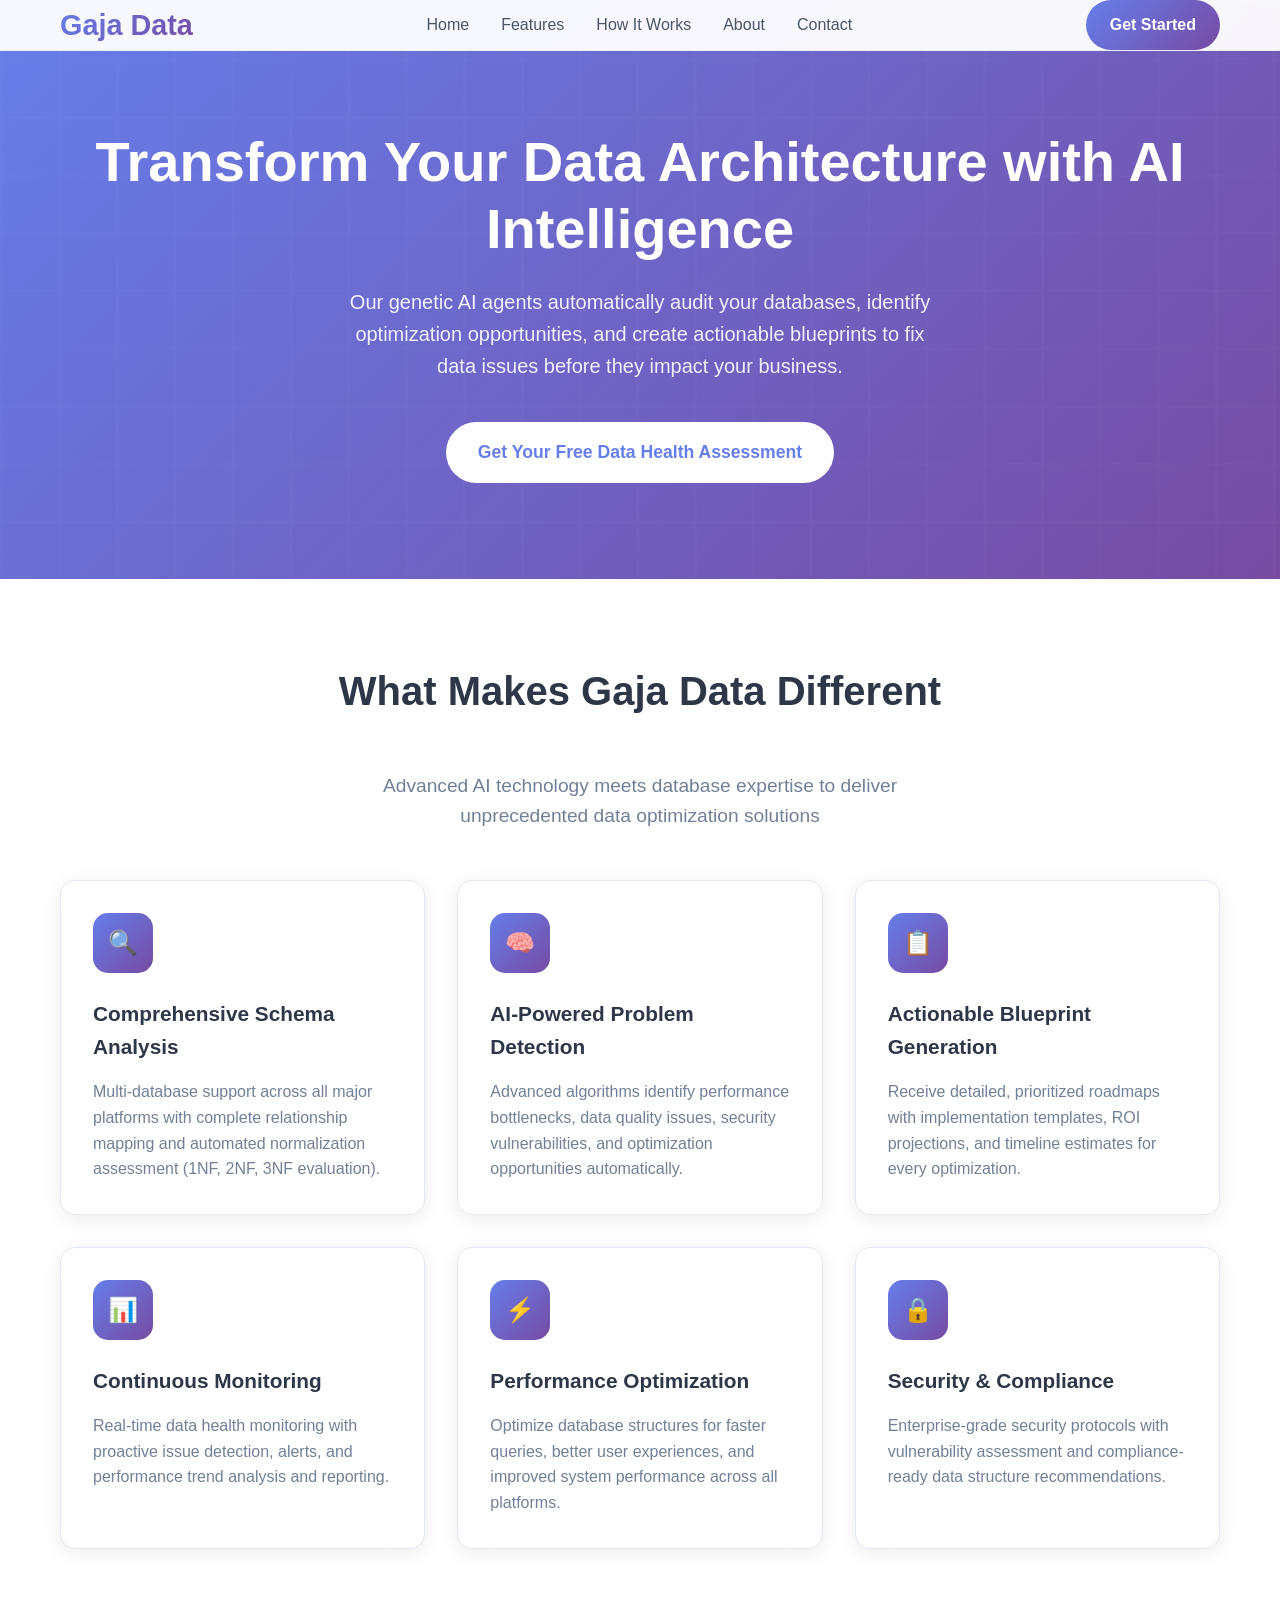
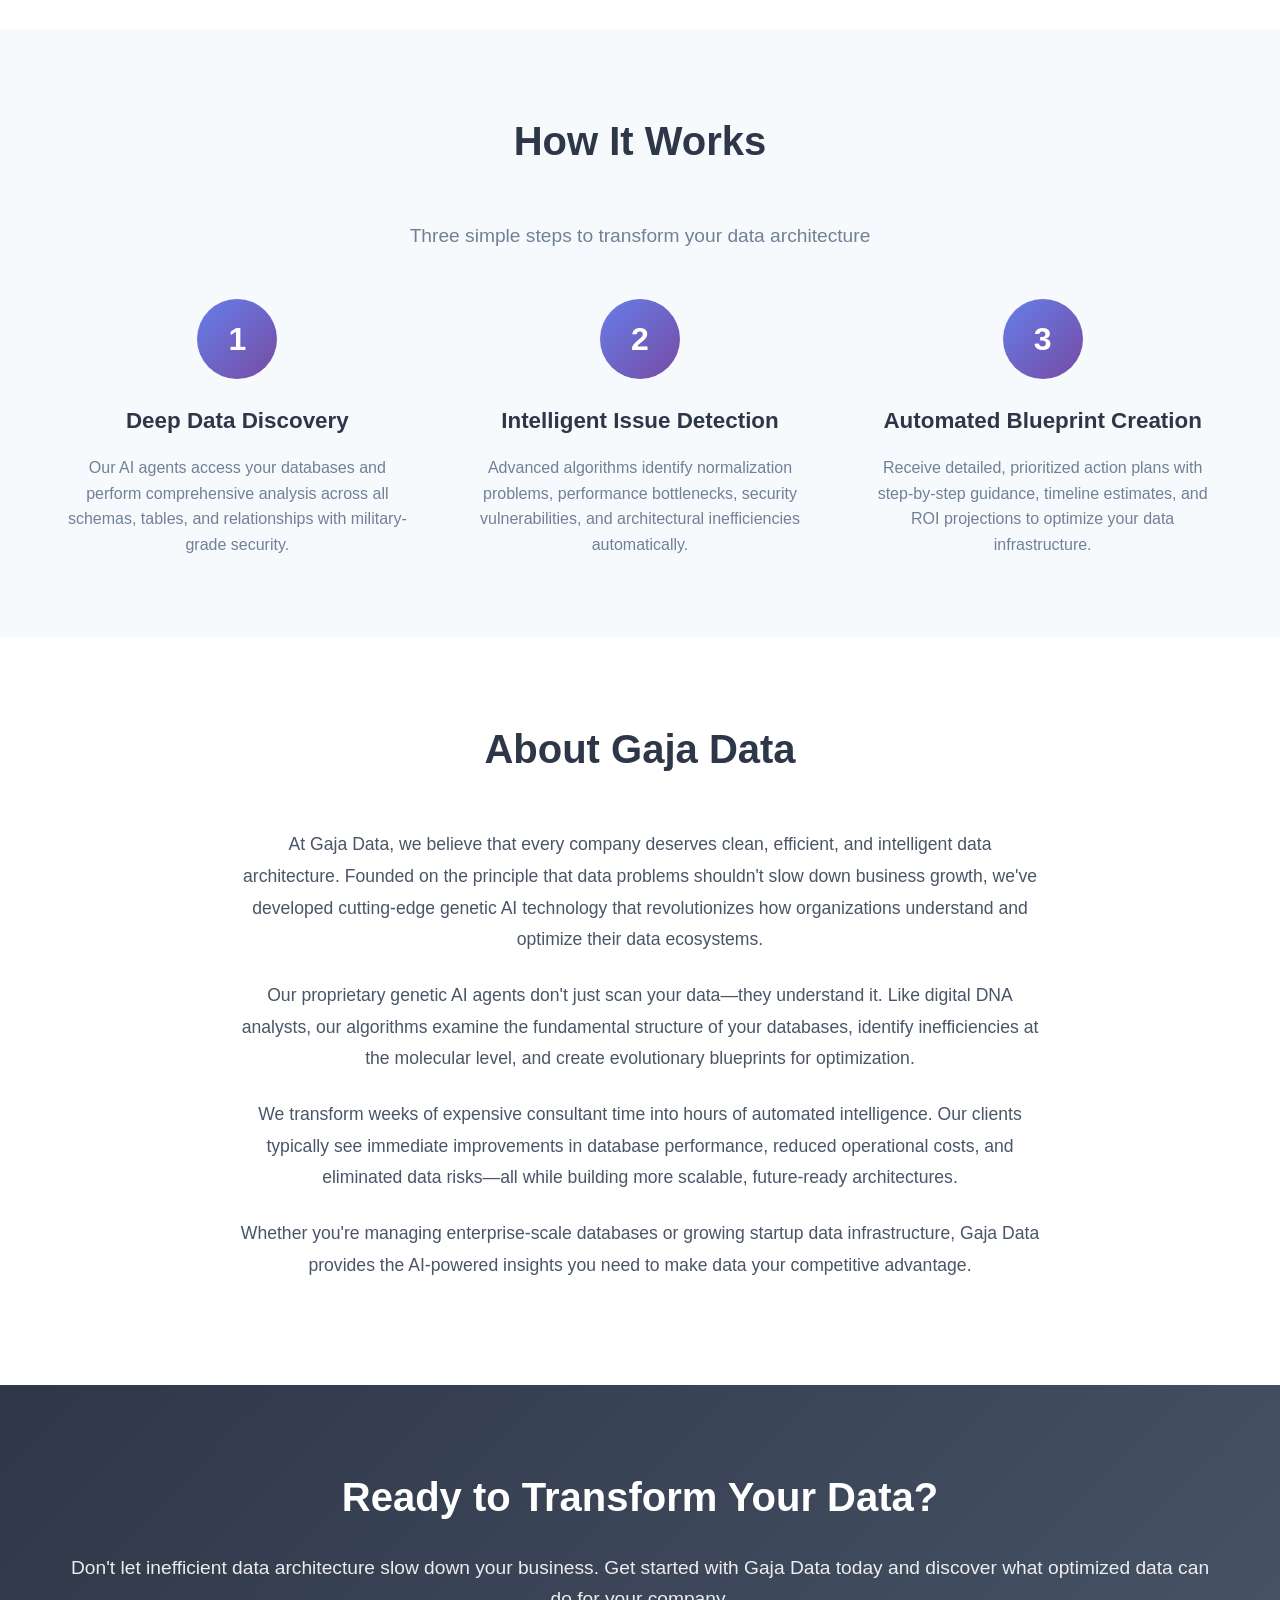
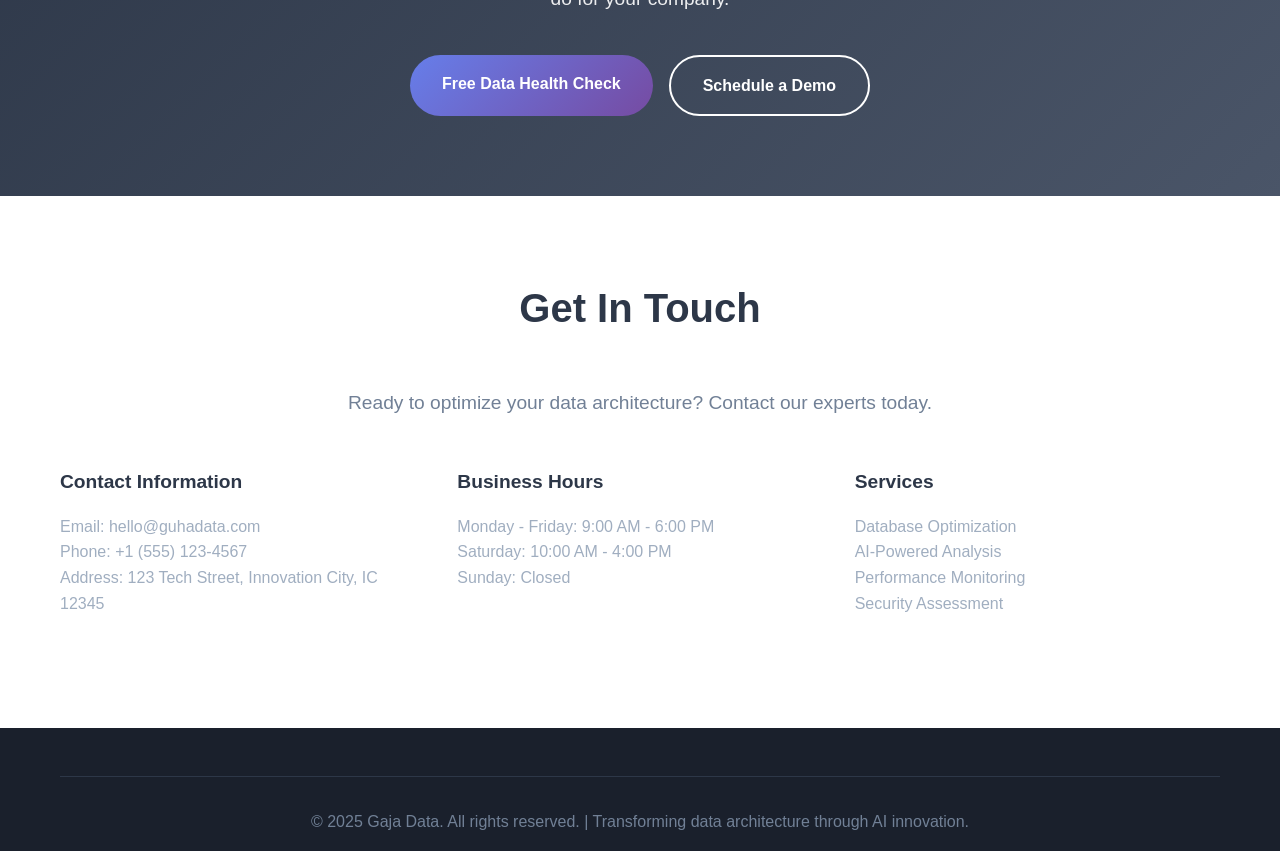
==== index.html @ 19609908 "Initial commit: Gajadata AI-Powered Database Optimization site - Added index.html from EC2 instance " ====
<!DOCTYPE html>
<html lang="en">
<head>
    <meta charset="UTF-8">
    <meta name="viewport" content="width=device-width, initial-scale=1.0">
    <title>Gaja Data - AI-Powered Database Optimization</title>
    <meta name="description" content="Transform your data architecture with AI-powered intelligence. Automated database audits, optimization blueprints, and data issue resolution.">
    
    <style>
        * {
            margin: 0;
            padding: 0;
            box-sizing: border-box;
        }

        body {
            font-family: 'Inter', -apple-system, BlinkMacSystemFont, sans-serif;
            line-height: 1.6;
            color: #2d3748;
            background: #ffffff;
        }

        .container {
            max-width: 1200px;
            margin: 0 auto;
            padding: 0 20px;
        }

        /* Header */
        header {
            background: rgba(255, 255, 255, 0.95);
            backdrop-filter: blur(10px);
            position: fixed;
            top: 0;
            width: 100%;
            z-index: 1000;
            border-bottom: 1px solid rgba(226, 232, 240, 0.5);
        }

        nav {
            display: flex;
            justify-content: space-between;
            align-items: center;
            padding: 1rem 0;
        }

        .logo {
            font-size: 1.8rem;
            font-weight: 800;
            background: linear-gradient(135deg, #667eea 0%, #764ba2 100%);
            -webkit-background-clip: text;
            -webkit-text-fill-color: transparent;
            background-clip: text;
        }

        .nav-links {
            display: flex;
            list-style: none;
            gap: 2rem;
        }

        .nav-links a {
            text-decoration: none;
            color: #4a5568;
            font-weight: 500;
            transition: color 0.3s ease;
        }

        .nav-links a:hover {
            color: #667eea;
        }

        .cta-btn {
            background: linear-gradient(135deg, #667eea 0%, #764ba2 100%);
            color: white;
            padding: 0.75rem 1.5rem;
            border-radius: 50px;
            text-decoration: none;
            font-weight: 600;
            transition: transform 0.3s ease, box-shadow 0.3s ease;
        }

        .cta-btn:hover {
            transform: translateY(-2px);
            box-shadow: 0 10px 25px rgba(102, 126, 234, 0.3);
        }

        /* Hero Section */
        .hero {
            background: linear-gradient(135deg, #667eea 0%, #764ba2 100%);
            color: white;
            padding: 8rem 0 6rem;
            text-align: center;
            position: relative;
            overflow: hidden;
        }

        .hero::before {
            content: '';
            position: absolute;
            top: 0;
            left: 0;
            right: 0;
            bottom: 0;
            background: url('data:image/svg+xml,<svg xmlns="http://www.w3.org/2000/svg" viewBox="0 0 100 100"><defs><pattern id="grid" width="10" height="10" patternUnits="userSpaceOnUse"><path d="M 10 0 L 0 0 0 10" fill="none" stroke="rgba(255,255,255,0.05)" stroke-width="1"/></pattern></defs><rect width="100" height="100" fill="url(%23grid)"/></svg>');
            opacity: 0.3;
        }

        .hero-content {
            position: relative;
            z-index: 2;
        }

        .hero h1 {
            font-size: 3.5rem;
            font-weight: 800;
            margin-bottom: 1.5rem;
            line-height: 1.2;
        }

        .hero p {
            font-size: 1.25rem;
            margin-bottom: 2.5rem;
            max-width: 600px;
            margin-left: auto;
            margin-right: auto;
            opacity: 0.9;
        }

        .hero-cta {
            background: white;
            color: #667eea;
            padding: 1rem 2rem;
            border-radius: 50px;
            text-decoration: none;
            font-weight: 700;
            font-size: 1.1rem;
            display: inline-block;
            transition: transform 0.3s ease, box-shadow 0.3s ease;
        }

        .hero-cta:hover {
            transform: translateY(-3px);
            box-shadow: 0 15px 35px rgba(0, 0, 0, 0.2);
        }

        /* Section Styles */
        .section {
            padding: 5rem 0;
        }

        .section-alt {
            background: #f7fafc;
        }

        .section-title {
            font-size: 2.5rem;
            font-weight: 700;
            text-align: center;
            margin-bottom: 3rem;
            color: #2d3748;
        }

        .section-subtitle {
            font-size: 1.2rem;
            text-align: center;
            max-width: 600px;
            margin: 0 auto 3rem;
            color: #718096;
        }

        /* Features Grid */
        .features-grid {
            display: grid;
            grid-template-columns: repeat(auto-fit, minmax(300px, 1fr));
            gap: 2rem;
            margin-top: 3rem;
        }

        .feature-card {
            background: white;
            padding: 2rem;
            border-radius: 15px;
            box-shadow: 0 4px 20px rgba(0, 0, 0, 0.08);
            transition: transform 0.3s ease, box-shadow 0.3s ease;
            border: 1px solid #e2e8f0;
        }

        .feature-card:hover {
            transform: translateY(-5px);
            box-shadow: 0 10px 40px rgba(0, 0, 0, 0.12);
        }

        .feature-icon {
            width: 60px;
            height: 60px;
            background: linear-gradient(135deg, #667eea, #764ba2);
            border-radius: 15px;
            display: flex;
            align-items: center;
            justify-content: center;
            margin-bottom: 1.5rem;
            font-size: 1.5rem;
            color: white;
        }

        .feature-card h3 {
            font-size: 1.3rem;
            font-weight: 600;
            margin-bottom: 1rem;
            color: #2d3748;
        }

        .feature-card p {
            color: #718096;
            line-height: 1.6;
        }

        /* How It Works */
        .steps {
            display: grid;
            grid-template-columns: repeat(auto-fit, minmax(250px, 1fr));
            gap: 3rem;
            margin-top: 3rem;
        }

        .step {
            text-align: center;
            position: relative;
        }

        .step-number {
            width: 80px;
            height: 80px;
            background: linear-gradient(135deg, #667eea, #764ba2);
            color: white;
            border-radius: 50%;
            display: flex;
            align-items: center;
            justify-content: center;
            font-size: 2rem;
            font-weight: 700;
            margin: 0 auto 1.5rem;
        }

        .step h3 {
            font-size: 1.4rem;
            font-weight: 600;
            margin-bottom: 1rem;
            color: #2d3748;
        }

        .step p {
            color: #718096;
            line-height: 1.6;
        }

        /* About Section */
        .about-content {
            max-width: 800px;
            margin: 0 auto;
            text-align: center;
        }

        .about-content p {
            font-size: 1.1rem;
            line-height: 1.8;
            margin-bottom: 1.5rem;
            color: #4a5568;
        }

        /* CTA Section */
        .cta-section {
            background: linear-gradient(135deg, #2d3748 0%, #4a5568 100%);
            color: white;
            text-align: center;
            padding: 5rem 0;
        }

        .cta-section h2 {
            font-size: 2.5rem;
            font-weight: 700;
            margin-bottom: 1.5rem;
        }

        .cta-section p {
            font-size: 1.2rem;
            margin-bottom: 2.5rem;
            opacity: 0.9;
        }

        .cta-buttons {
            display: flex;
            gap: 1rem;
            justify-content: center;
            flex-wrap: wrap;
        }

        .btn-primary {
            background: linear-gradient(135deg, #667eea, #764ba2);
            color: white;
            padding: 1rem 2rem;
            border-radius: 50px;
            text-decoration: none;
            font-weight: 600;
            transition: transform 0.3s ease;
        }

        .btn-secondary {
            background: transparent;
            color: white;
            padding: 1rem 2rem;
            border: 2px solid white;
            border-radius: 50px;
            text-decoration: none;
            font-weight: 600;
            transition: all 0.3s ease;
        }

        .btn-secondary:hover {
            background: white;
            color: #2d3748;
        }

        /* Footer */
        footer {
            background: #1a202c;
            color: white;
            padding: 3rem 0 1rem;
        }

        .footer-content {
            display: grid;
            grid-template-columns: repeat(auto-fit, minmax(250px, 1fr));
            gap: 2rem;
            margin-bottom: 2rem;
        }

        .footer-section h3 {
            font-size: 1.2rem;
            font-weight: 600;
            margin-bottom: 1rem;
        }

        .footer-section p, .footer-section a {
            color: #a0aec0;
            text-decoration: none;
            line-height: 1.6;
        }

        .footer-section a:hover {
            color: #667eea;
        }

        .footer-bottom {
            text-align: center;
            padding-top: 2rem;
            border-top: 1px solid #2d3748;
            color: #718096;
        }

        /* Mobile Responsive */
        @media (max-width: 768px) {
            .nav-links {
                display: none;
            }

            .hero h1 {
                font-size: 2.5rem;
            }

            .hero p {
                font-size: 1.1rem;
            }

            .section-title {
                font-size: 2rem;
            }

            .cta-buttons {
                flex-direction: column;
                align-items: center;
            }
        }

        /* Animations */
        @keyframes slideInUp {
            from {
                opacity: 0;
                transform: translateY(30px);
            }
            to {
                opacity: 1;
                transform: translateY(0);
            }
        }

        .animate {
            animation: slideInUp 0.6s ease-out;
        }
    </style>
</head>
<body>
    <!-- Header -->
    <header>
        <nav class="container">
            <div class="logo">Gaja Data</div>
            <ul class="nav-links">
                <li><a href="#home">Home</a></li>
                <li><a href="#features">Features</a></li>
                <li><a href="#how-it-works">How It Works</a></li>
                <li><a href="#about">About</a></li>
                <li><a href="#contact">Contact</a></li>
            </ul>
            <a href="#contact" class="cta-btn">Get Started</a>
        </nav>
    </header>

    <!-- Hero Section -->
    <section id="home" class="hero">
        <div class="container">
            <div class="hero-content animate">
                <h1>Transform Your Data Architecture with AI Intelligence</h1>
                <p>Our genetic AI agents automatically audit your databases, identify optimization opportunities, and create actionable blueprints to fix data issues before they impact your business.</p>
                <a href="#contact" class="hero-cta">Get Your Free Data Health Assessment</a>
            </div>
        </div>
    </section>

    <!-- Features Section -->
    <section id="features" class="section">
        <div class="container">
            <h2 class="section-title">What Makes Gaja Data Different</h2>
            <p class="section-subtitle">Advanced AI technology meets database expertise to deliver unprecedented data optimization solutions</p>
            
            <div class="features-grid">
                <div class="feature-card">
                    <div class="feature-icon">🔍</div>
                    <h3>Comprehensive Schema Analysis</h3>
                    <p>Multi-database support across all major platforms with complete relationship mapping and automated normalization assessment (1NF, 2NF, 3NF evaluation).</p>
                </div>
                
                <div class="feature-card">
                    <div class="feature-icon">🧠</div>
                    <h3>AI-Powered Problem Detection</h3>
                    <p>Advanced algorithms identify performance bottlenecks, data quality issues, security vulnerabilities, and optimization opportunities automatically.</p>
                </div>
                
                <div class="feature-card">
                    <div class="feature-icon">📋</div>
                    <h3>Actionable Blueprint Generation</h3>
                    <p>Receive detailed, prioritized roadmaps with implementation templates, ROI projections, and timeline estimates for every optimization.</p>
                </div>
                
                <div class="feature-card">
                    <div class="feature-icon">📊</div>
                    <h3>Continuous Monitoring</h3>
                    <p>Real-time data health monitoring with proactive issue detection, alerts, and performance trend analysis and reporting.</p>
                </div>
                
                <div class="feature-card">
                    <div class="feature-icon">⚡</div>
                    <h3>Performance Optimization</h3>
                    <p>Optimize database structures for faster queries, better user experiences, and improved system performance across all platforms.</p>
                </div>
                
                <div class="feature-card">
                    <div class="feature-icon">🔒</div>
                    <h3>Security & Compliance</h3>
                    <p>Enterprise-grade security protocols with vulnerability assessment and compliance-ready data structure recommendations.</p>
                </div>
            </div>
        </div>
    </section>

    <!-- How It Works Section -->
    <section id="how-it-works" class="section section-alt">
        <div class="container">
            <h2 class="section-title">How It Works</h2>
            <p class="section-subtitle">Three simple steps to transform your data architecture</p>
            
            <div class="steps">
                <div class="step">
                    <div class="step-number">1</div>
                    <h3>Deep Data Discovery</h3>
                    <p>Our AI agents access your databases and perform comprehensive analysis across all schemas, tables, and relationships with military-grade security.</p>
                </div>
                
                <div class="step">
                    <div class="step-number">2</div>
                    <h3>Intelligent Issue Detection</h3>
                    <p>Advanced algorithms identify normalization problems, performance bottlenecks, security vulnerabilities, and architectural inefficiencies automatically.</p>
                </div>
                
                <div class="step">
                    <div class="step-number">3</div>
                    <h3>Automated Blueprint Creation</h3>
                    <p>Receive detailed, prioritized action plans with step-by-step guidance, timeline estimates, and ROI projections to optimize your data infrastructure.</p>
                </div>
            </div>
        </div>
    </section>

    <!-- About Section -->
    <section id="about" class="section">
        <div class="container">
            <h2 class="section-title">About Gaja Data</h2>
            <div class="about-content">
                <p>At Gaja Data, we believe that every company deserves clean, efficient, and intelligent data architecture. Founded on the principle that data problems shouldn't slow down business growth, we've developed cutting-edge genetic AI technology that revolutionizes how organizations understand and optimize their data ecosystems.</p>
                
                <p>Our proprietary genetic AI agents don't just scan your data—they understand it. Like digital DNA analysts, our algorithms examine the fundamental structure of your databases, identify inefficiencies at the molecular level, and create evolutionary blueprints for optimization.</p>
                
                <p>We transform weeks of expensive consultant time into hours of automated intelligence. Our clients typically see immediate improvements in database performance, reduced operational costs, and eliminated data risks—all while building more scalable, future-ready architectures.</p>
                
                <p>Whether you're managing enterprise-scale databases or growing startup data infrastructure, Gaja Data provides the AI-powered insights you need to make data your competitive advantage.</p>
            </div>
        </div>
    </section>

    <!-- CTA Section -->
    <section class="cta-section">
        <div class="container">
            <h2>Ready to Transform Your Data?</h2>
            <p>Don't let inefficient data architecture slow down your business. Get started with Gaja Data today and discover what optimized data can do for your company.</p>
            
            <div class="cta-buttons">
                <a href="#contact" class="btn-primary">Free Data Health Check</a>
                <a href="#contact" class="btn-secondary">Schedule a Demo</a>
            </div>
        </div>
    </section>

    <!-- Contact Section -->
    <section id="contact" class="section">
        <div class="container">
            <h2 class="section-title">Get In Touch</h2>
            <p class="section-subtitle">Ready to optimize your data architecture? Contact our experts today.</p>
            
            <div class="footer-content">
                <div class="footer-section">
                    <h3>Contact Information</h3>
                    <p>Email: hello@guhadata.com</p>
                    <p>Phone: +1 (555) 123-4567</p>
                    <p>Address: 123 Tech Street, Innovation City, IC 12345</p>
                </div>
                
                <div class="footer-section">
                    <h3>Business Hours</h3>
                    <p>Monday - Friday: 9:00 AM - 6:00 PM</p>
                    <p>Saturday: 10:00 AM - 4:00 PM</p>
                    <p>Sunday: Closed</p>
                </div>
                
                <div class="footer-section">
                    <h3>Services</h3>
                    <p>Database Optimization</p>
                    <p>AI-Powered Analysis</p>
                    <p>Performance Monitoring</p>
                    <p>Security Assessment</p>
                </div>
            </div>
        </div>
    </section>

    <!-- Footer -->
    <footer>
        <div class="container">
            <div class="footer-bottom">
                <p>&copy; 2025 Gaja Data. All rights reserved. | Transforming data architecture through AI innovation.</p>
            </div>
        </div>
    </footer>

    <script>
        // Smooth scrolling for navigation links
        document.querySelectorAll('a[href^="#"]').forEach(anchor => {
            anchor.addEventListener('click', function (e) {
                e.preventDefault();
                const target = document.querySelector(this.getAttribute('href'));
                if (target) {
                    target.scrollIntoView({
                        behavior: 'smooth',
                        block: 'start'
                    });
                }
            });
        });

        // Header background on scroll
        window.addEventListener('scroll', function() {
            const header = document.querySelector('header');
            if (window.scrollY > 100) {
                header.style.background = 'rgba(255, 255, 255, 0.98)';
                header.style.boxShadow = '0 2px 20px rgba(0, 0, 0, 0.1)';
            } else {
                header.style.background = 'rgba(255, 255, 255, 0.95)';
                header.style.boxShadow = 'none';
            }
        });

        // Animate elements on scroll
        const observerOptions = {
            threshold: 0.1,
            rootMargin: '0px 0px -50px 0px'
        };

        const observer = new IntersectionObserver(function(entries) {
            entries.forEach(entry => {
                if (entry.isIntersecting) {
                    entry.target.classList.add('animate');
                }
            });
        }, observerOptions);

        // Observe all feature cards and steps
        document.querySelectorAll('.feature-card, .step').forEach(el => {
            observer.observe(el);
        });
    </script>
</body>
</html>
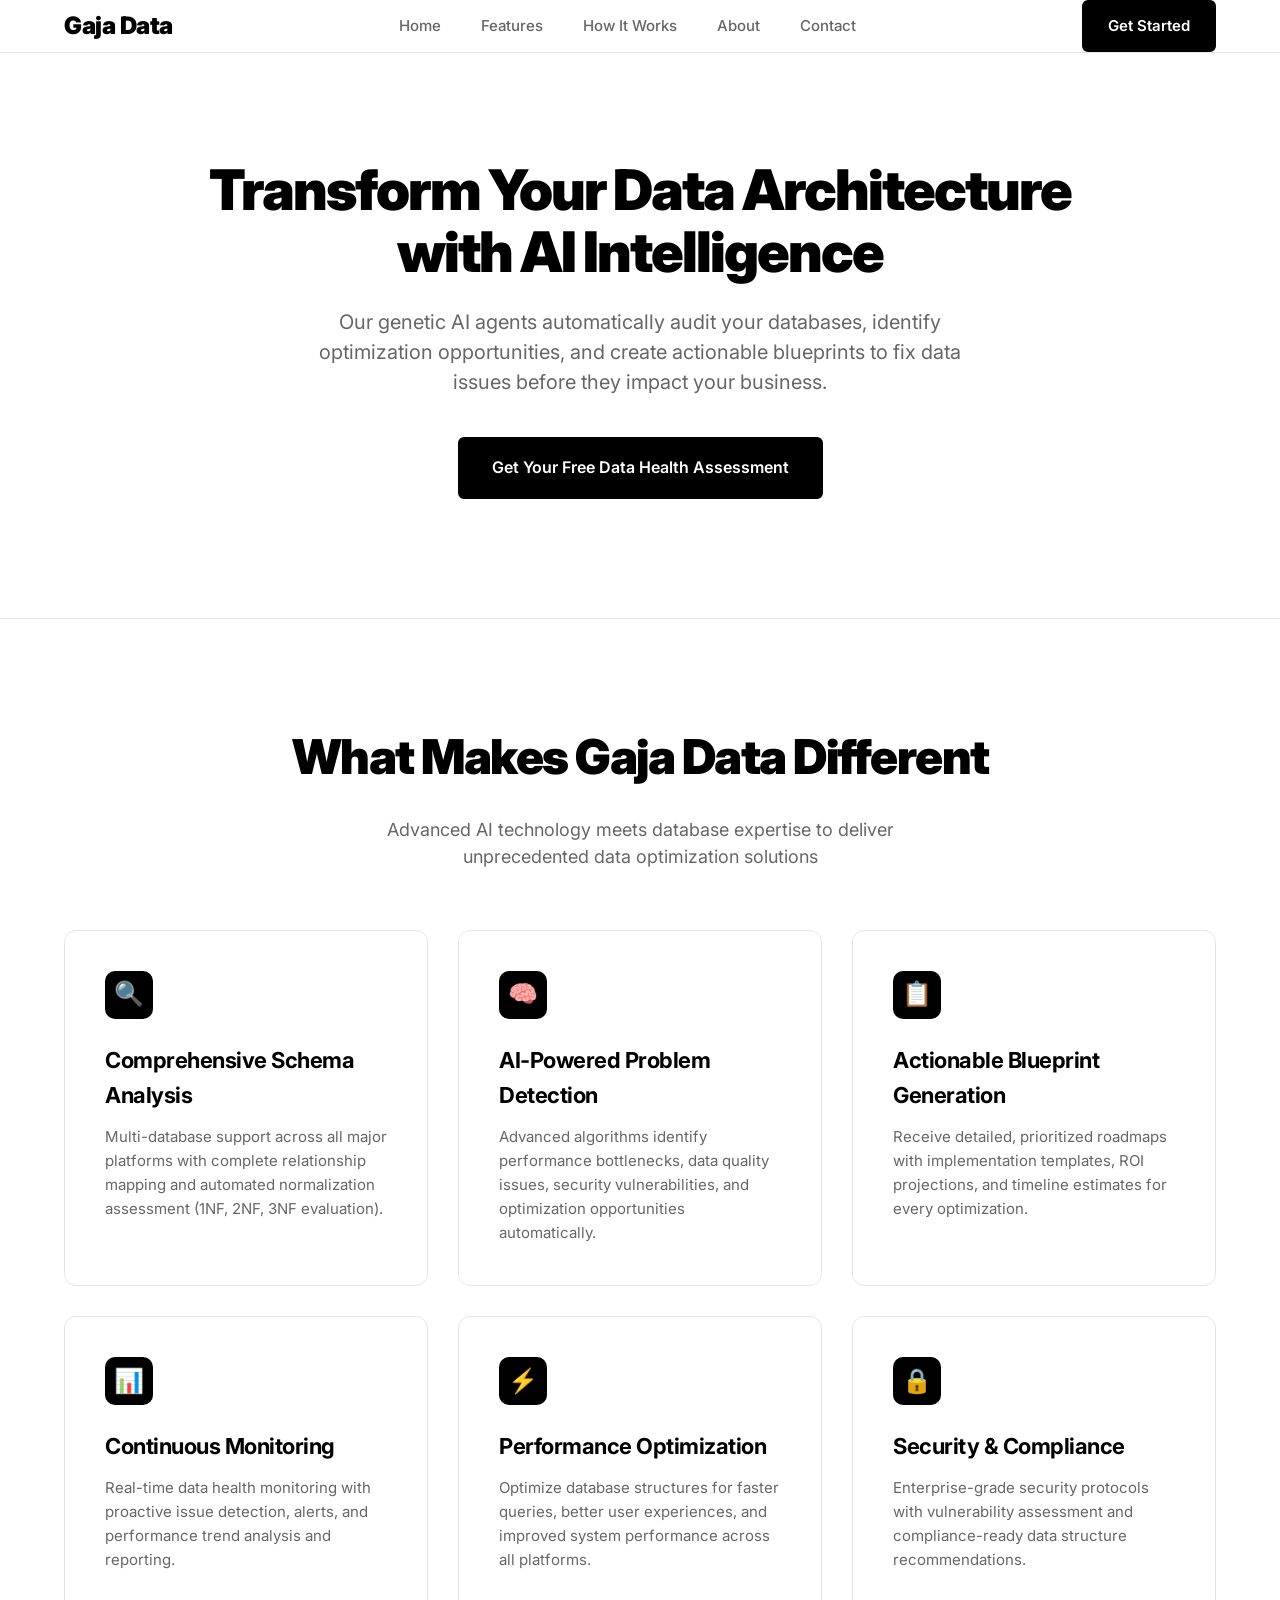
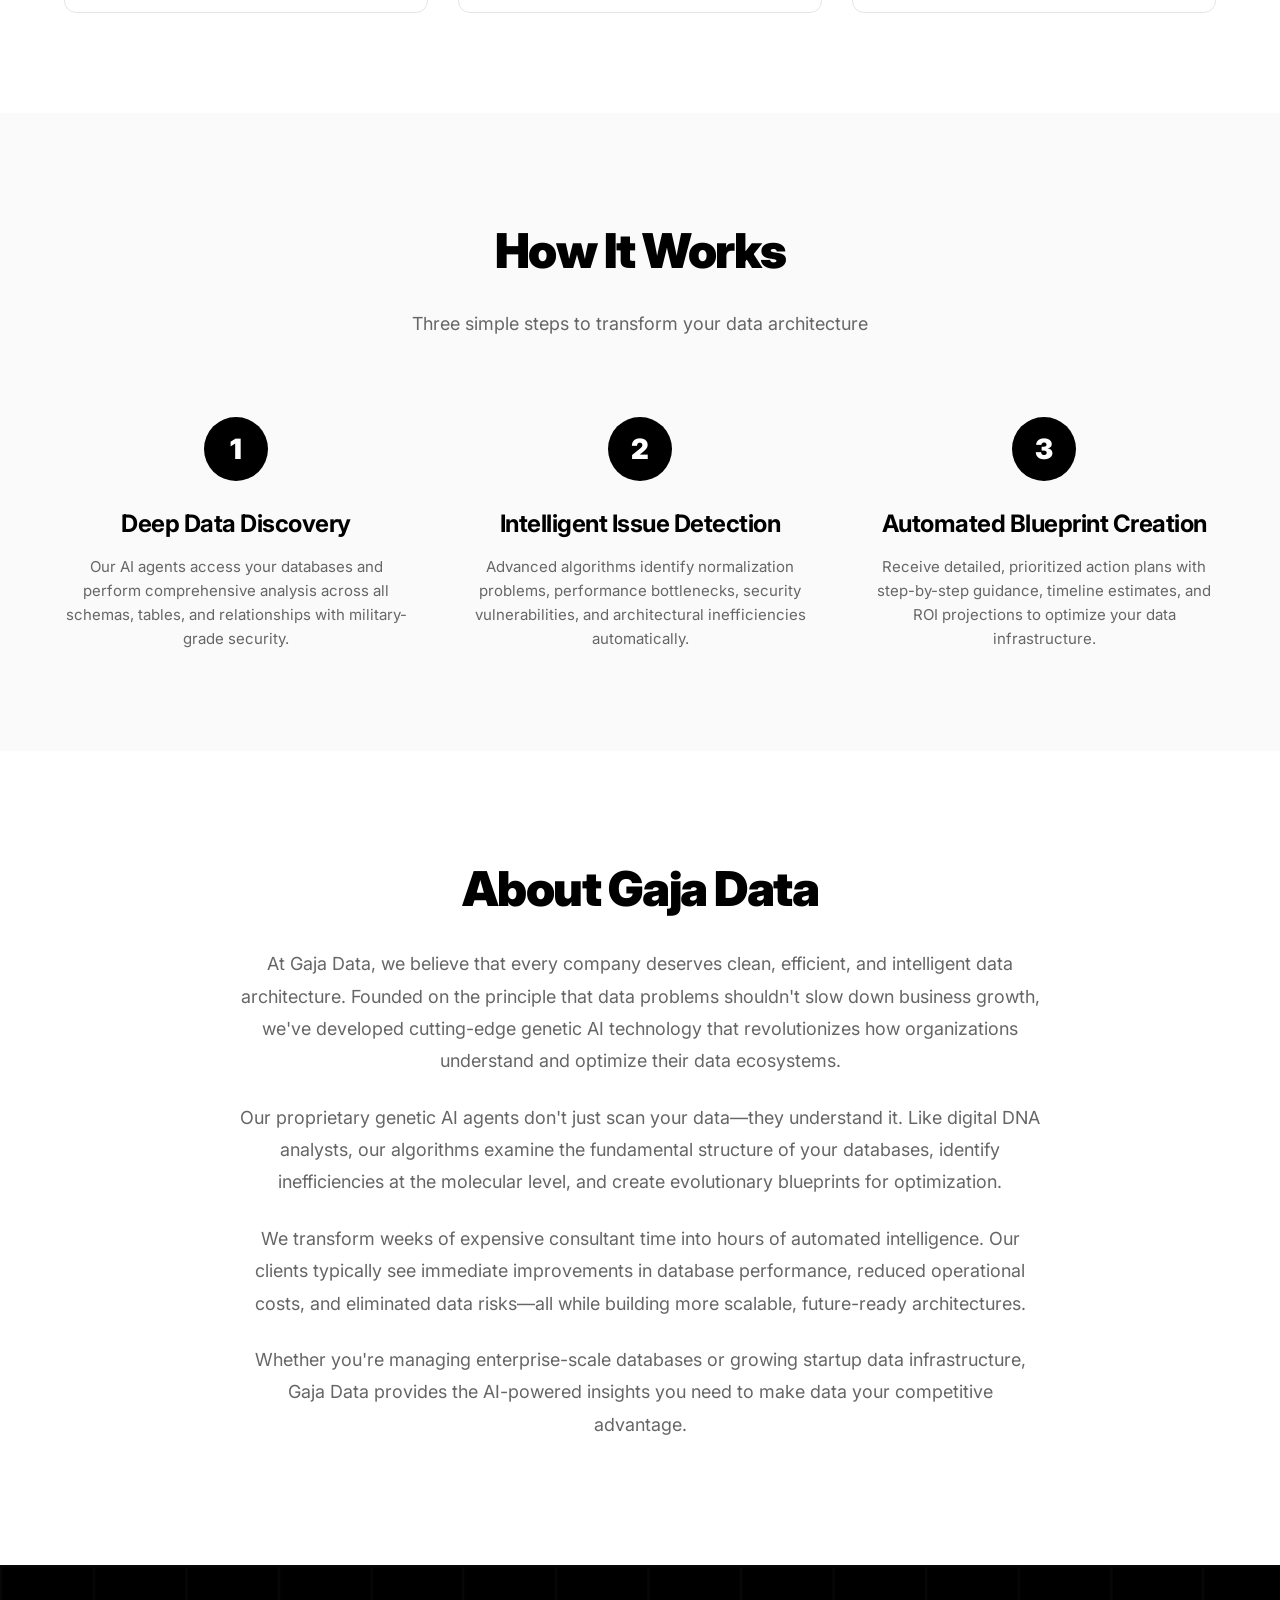
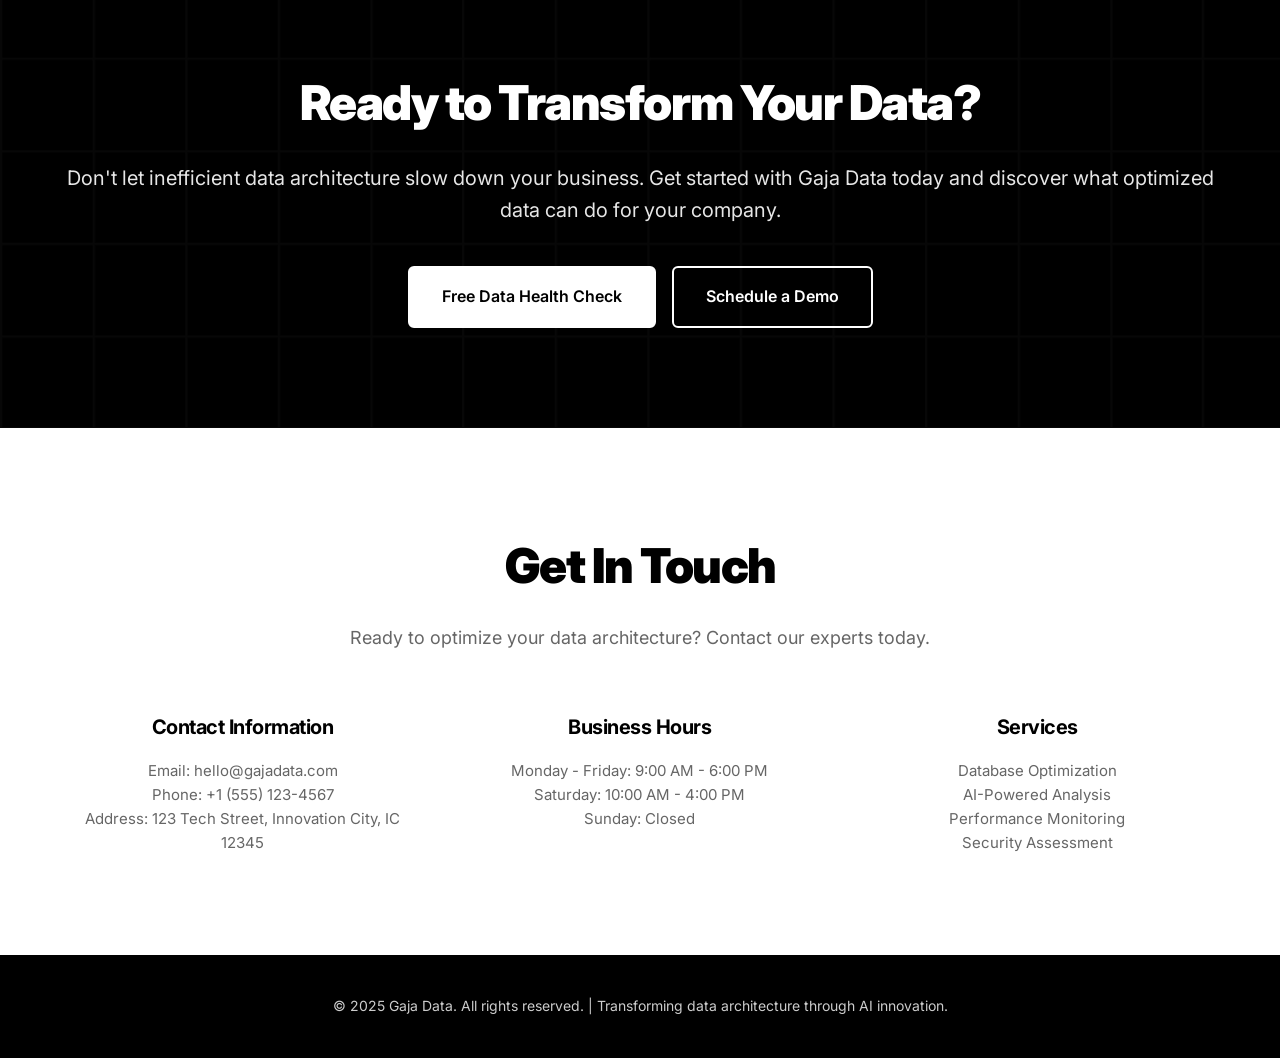
==== commit f9c5ccaf: "Update site design with Mitkox-inspired styling - Applied clean, minimalist design inspired by Mitko" ====
--- a/index.html
+++ b/index.html
@@ -6,6 +6,11 @@
     <title>Gaja Data - AI-Powered Database Optimization</title>
     <meta name="description" content="Transform your data architecture with AI-powered intelligence. Automated database audits, optimization blueprints, and data issue resolution.">
     
+    <!-- Google Fonts -->
+    <link rel="preconnect" href="https://fonts.googleapis.com">
+    <link rel="preconnect" href="https://fonts.gstatic.com" crossorigin>
+    <link href="https://fonts.googleapis.com/css2?family=Inter:wght@400;500;600;700;800;900&display=swap" rel="stylesheet">
+    
     <style>
         * {
             margin: 0;
@@ -13,350 +18,415 @@
             box-sizing: border-box;
         }
 
+        :root {
+            --primary-color: #000000;
+            --secondary-color: #666666;
+            --accent-color: #0066FF;
+            --bg-light: #FAFAFA;
+            --border-color: #E5E5E5;
+            --text-muted: #999999;
+            --card-shadow: 0 2px 8px rgba(0, 0, 0, 0.06);
+            --card-hover-shadow: 0 8px 24px rgba(0, 0, 0, 0.12);
+        }
+
         body {
             font-family: 'Inter', -apple-system, BlinkMacSystemFont, sans-serif;
             line-height: 1.6;
-            color: #2d3748;
-            background: #ffffff;
+            color: var(--primary-color);
+            background: #FFFFFF;
+            font-size: 16px;
+            -webkit-font-smoothing: antialiased;
+            -moz-osx-font-smoothing: grayscale;
         }
 
         .container {
             max-width: 1200px;
             margin: 0 auto;
-            padding: 0 20px;
+            padding: 0 24px;
         }
 
         /* Header */
         header {
-            background: rgba(255, 255, 255, 0.95);
-            backdrop-filter: blur(10px);
+            background: #FFFFFF;
             position: fixed;
             top: 0;
             width: 100%;
             z-index: 1000;
-            border-bottom: 1px solid rgba(226, 232, 240, 0.5);
+            border-bottom: 1px solid var(--border-color);
+            transition: all 0.3s ease;
         }
 
         nav {
             display: flex;
             justify-content: space-between;
             align-items: center;
-            padding: 1rem 0;
+            padding: 20px 0;
         }
 
         .logo {
-            font-size: 1.8rem;
-            font-weight: 800;
-            background: linear-gradient(135deg, #667eea 0%, #764ba2 100%);
-            -webkit-background-clip: text;
-            -webkit-text-fill-color: transparent;
-            background-clip: text;
+            font-size: 24px;
+            font-weight: 900;
+            letter-spacing: -0.5px;
+            color: var(--primary-color);
         }
 
         .nav-links {
             display: flex;
             list-style: none;
-            gap: 2rem;
+            gap: 40px;
+            align-items: center;
         }
 
         .nav-links a {
             text-decoration: none;
-            color: #4a5568;
+            color: var(--secondary-color);
             font-weight: 500;
-            transition: color 0.3s ease;
+            font-size: 15px;
+            transition: color 0.2s ease;
+            position: relative;
         }
 
         .nav-links a:hover {
-            color: #667eea;
+            color: var(--primary-color);
+        }
+
+        .nav-links a::after {
+            content: '';
+            position: absolute;
+            bottom: -2px;
+            left: 0;
+            width: 0;
+            height: 2px;
+            background: var(--accent-color);
+            transition: width 0.3s ease;
+        }
+
+        .nav-links a:hover::after {
+            width: 100%;
         }
 
         .cta-btn {
-            background: linear-gradient(135deg, #667eea 0%, #764ba2 100%);
+            background: var(--primary-color);
             color: white;
-            padding: 0.75rem 1.5rem;
-            border-radius: 50px;
+            padding: 12px 24px;
+            border-radius: 6px;
             text-decoration: none;
             font-weight: 600;
-            transition: transform 0.3s ease, box-shadow 0.3s ease;
+            font-size: 15px;
+            transition: all 0.2s ease;
+            border: 2px solid var(--primary-color);
         }
 
         .cta-btn:hover {
-            transform: translateY(-2px);
-            box-shadow: 0 10px 25px rgba(102, 126, 234, 0.3);
+            background: transparent;
+            color: var(--primary-color);
         }
 
         /* Hero Section */
         .hero {
-            background: linear-gradient(135deg, #667eea 0%, #764ba2 100%);
+            padding: 160px 0 120px;
+            text-align: center;
+            background: #FFFFFF;
+            position: relative;
+        }
+
+        .hero::after {
+            content: '';
+            position: absolute;
+            bottom: 0;
+            left: 0;
+            right: 0;
+            height: 1px;
+            background: var(--border-color);
+        }
+
+        .hero h1 {
+            font-size: 56px;
+            font-weight: 900;
+            line-height: 1.1;
+            letter-spacing: -2px;
+            margin-bottom: 24px;
+            max-width: 900px;
+            margin-left: auto;
+            margin-right: auto;
+        }
+
+        .hero p {
+            font-size: 20px;
+            color: var(--secondary-color);
+            margin-bottom: 40px;
+            max-width: 700px;
+            margin-left: auto;
+            margin-right: auto;
+            line-height: 1.5;
+        }
+
+        .hero-cta {
+            background: var(--primary-color);
             color: white;
-            padding: 8rem 0 6rem;
+            padding: 16px 32px;
+            border-radius: 6px;
+            text-decoration: none;
+            font-weight: 600;
+            font-size: 16px;
+            display: inline-block;
+            transition: all 0.2s ease;
+            border: 2px solid var(--primary-color);
+        }
+
+        .hero-cta:hover {
+            background: transparent;
+            color: var(--primary-color);
+            transform: translateY(-2px);
+        }
+
+        /* Section Styles */
+        .section {
+            padding: 100px 0;
+        }
+
+        .section-alt {
+            background: var(--bg-light);
+        }
+
+        .section-title {
+            font-size: 48px;
+            font-weight: 900;
             text-align: center;
+            margin-bottom: 20px;
+            letter-spacing: -1.5px;
+        }
+
+        .section-subtitle {
+            font-size: 18px;
+            text-align: center;
+            max-width: 600px;
+            margin: 0 auto 60px;
+            color: var(--secondary-color);
+            line-height: 1.5;
+        }
+
+        /* Features Grid */
+        .features-grid {
+            display: grid;
+            grid-template-columns: repeat(auto-fit, minmax(350px, 1fr));
+            gap: 30px;
+            margin-top: 60px;
+        }
+
+        .feature-card {
+            background: white;
+            padding: 40px;
+            border-radius: 12px;
+            border: 1px solid var(--border-color);
+            transition: all 0.3s ease;
             position: relative;
             overflow: hidden;
         }
 
-        .hero::before {
+        .feature-card:hover {
+            transform: translateY(-4px);
+            box-shadow: var(--card-hover-shadow);
+            border-color: transparent;
+        }
+
+        .feature-icon {
+            width: 48px;
+            height: 48px;
+            background: var(--primary-color);
+            border-radius: 10px;
+            display: flex;
+            align-items: center;
+            justify-content: center;
+            margin-bottom: 24px;
+            font-size: 24px;
+            color: white;
+        }
+
+        .feature-card h3 {
+            font-size: 22px;
+            font-weight: 700;
+            margin-bottom: 12px;
+            letter-spacing: -0.5px;
+        }
+
+        .feature-card p {
+            color: var(--secondary-color);
+            line-height: 1.6;
+            font-size: 15px;
+        }
+
+        /* How It Works */
+        .steps {
+            display: grid;
+            grid-template-columns: repeat(auto-fit, minmax(300px, 1fr));
+            gap: 60px;
+            margin-top: 80px;
+            position: relative;
+        }
+
+        .step {
+            text-align: center;
+            position: relative;
+        }
+
+        .step-number {
+            width: 64px;
+            height: 64px;
+            background: var(--primary-color);
+            color: white;
+            border-radius: 50%;
+            display: flex;
+            align-items: center;
+            justify-content: center;
+            font-size: 28px;
+            font-weight: 900;
+            margin: 0 auto 24px;
+        }
+
+        .step h3 {
+            font-size: 24px;
+            font-weight: 700;
+            margin-bottom: 12px;
+            letter-spacing: -0.5px;
+        }
+
+        .step p {
+            color: var(--secondary-color);
+            line-height: 1.6;
+            font-size: 15px;
+        }
+
+        /* About Section */
+        .about-content {
+            max-width: 800px;
+            margin: 0 auto;
+            text-align: center;
+        }
+
+        .about-content p {
+            font-size: 18px;
+            line-height: 1.8;
+            margin-bottom: 24px;
+            color: var(--secondary-color);
+        }
+
+        /* CTA Section */
+        .cta-section {
+            background: var(--primary-color);
+            color: white;
+            text-align: center;
+            padding: 100px 0;
+            position: relative;
+        }
+
+        .cta-section::before {
             content: '';
             position: absolute;
             top: 0;
             left: 0;
             right: 0;
             bottom: 0;
-            background: url('data:image/svg+xml,<svg xmlns="http://www.w3.org/2000/svg" viewBox="0 0 100 100"><defs><pattern id="grid" width="10" height="10" patternUnits="userSpaceOnUse"><path d="M 10 0 L 0 0 0 10" fill="none" stroke="rgba(255,255,255,0.05)" stroke-width="1"/></pattern></defs><rect width="100" height="100" fill="url(%23grid)"/></svg>');
-            opacity: 0.3;
-        }
-
-        .hero-content {
-            position: relative;
-            z-index: 2;
-        }
-
-        .hero h1 {
-            font-size: 3.5rem;
-            font-weight: 800;
-            margin-bottom: 1.5rem;
-            line-height: 1.2;
-        }
-
-        .hero p {
-            font-size: 1.25rem;
-            margin-bottom: 2.5rem;
-            max-width: 600px;
-            margin-left: auto;
-            margin-right: auto;
+            background: url('data:image/svg+xml,<svg xmlns="http://www.w3.org/2000/svg" viewBox="0 0 100 100"><defs><pattern id="grid" width="20" height="20" patternUnits="userSpaceOnUse"><path d="M 20 0 L 0 0 0 20" fill="none" stroke="rgba(255,255,255,0.05)" stroke-width="1"/></pattern></defs><rect width="100" height="100" fill="url(%23grid)"/></svg>');
+            opacity: 0.5;
+        }
+
+        .cta-section h2 {
+            font-size: 48px;
+            font-weight: 900;
+            margin-bottom: 20px;
+            letter-spacing: -1.5px;
+            position: relative;
+            z-index: 1;
+        }
+
+        .cta-section p {
+            font-size: 20px;
+            margin-bottom: 40px;
             opacity: 0.9;
-        }
-
-        .hero-cta {
-            background: white;
-            color: #667eea;
-            padding: 1rem 2rem;
-            border-radius: 50px;
-            text-decoration: none;
-            font-weight: 700;
-            font-size: 1.1rem;
-            display: inline-block;
-            transition: transform 0.3s ease, box-shadow 0.3s ease;
-        }
-
-        .hero-cta:hover {
-            transform: translateY(-3px);
-            box-shadow: 0 15px 35px rgba(0, 0, 0, 0.2);
-        }
-
-        /* Section Styles */
-        .section {
-            padding: 5rem 0;
-        }
-
-        .section-alt {
-            background: #f7fafc;
-        }
-
-        .section-title {
-            font-size: 2.5rem;
-            font-weight: 700;
-            text-align: center;
-            margin-bottom: 3rem;
-            color: #2d3748;
-        }
-
-        .section-subtitle {
-            font-size: 1.2rem;
-            text-align: center;
-            max-width: 600px;
-            margin: 0 auto 3rem;
-            color: #718096;
-        }
-
-        /* Features Grid */
-        .features-grid {
-            display: grid;
-            grid-template-columns: repeat(auto-fit, minmax(300px, 1fr));
-            gap: 2rem;
-            margin-top: 3rem;
-        }
-
-        .feature-card {
-            background: white;
-            padding: 2rem;
-            border-radius: 15px;
-            box-shadow: 0 4px 20px rgba(0, 0, 0, 0.08);
-            transition: transform 0.3s ease, box-shadow 0.3s ease;
-            border: 1px solid #e2e8f0;
-        }
-
-        .feature-card:hover {
-            transform: translateY(-5px);
-            box-shadow: 0 10px 40px rgba(0, 0, 0, 0.12);
-        }
-
-        .feature-icon {
-            width: 60px;
-            height: 60px;
-            background: linear-gradient(135deg, #667eea, #764ba2);
-            border-radius: 15px;
-            display: flex;
-            align-items: center;
-            justify-content: center;
-            margin-bottom: 1.5rem;
-            font-size: 1.5rem;
-            color: white;
-        }
-
-        .feature-card h3 {
-            font-size: 1.3rem;
-            font-weight: 600;
-            margin-bottom: 1rem;
-            color: #2d3748;
-        }
-
-        .feature-card p {
-            color: #718096;
-            line-height: 1.6;
-        }
-
-        /* How It Works */
-        .steps {
-            display: grid;
-            grid-template-columns: repeat(auto-fit, minmax(250px, 1fr));
-            gap: 3rem;
-            margin-top: 3rem;
-        }
-
-        .step {
-            text-align: center;
-            position: relative;
-        }
-
-        .step-number {
-            width: 80px;
-            height: 80px;
-            background: linear-gradient(135deg, #667eea, #764ba2);
-            color: white;
-            border-radius: 50%;
-            display: flex;
-            align-items: center;
-            justify-content: center;
-            font-size: 2rem;
-            font-weight: 700;
-            margin: 0 auto 1.5rem;
-        }
-
-        .step h3 {
-            font-size: 1.4rem;
-            font-weight: 600;
-            margin-bottom: 1rem;
-            color: #2d3748;
-        }
-
-        .step p {
-            color: #718096;
-            line-height: 1.6;
-        }
-
-        /* About Section */
-        .about-content {
-            max-width: 800px;
-            margin: 0 auto;
-            text-align: center;
-        }
-
-        .about-content p {
-            font-size: 1.1rem;
-            line-height: 1.8;
-            margin-bottom: 1.5rem;
-            color: #4a5568;
-        }
-
-        /* CTA Section */
-        .cta-section {
-            background: linear-gradient(135deg, #2d3748 0%, #4a5568 100%);
-            color: white;
-            text-align: center;
-            padding: 5rem 0;
-        }
-
-        .cta-section h2 {
-            font-size: 2.5rem;
-            font-weight: 700;
-            margin-bottom: 1.5rem;
-        }
-
-        .cta-section p {
-            font-size: 1.2rem;
-            margin-bottom: 2.5rem;
-            opacity: 0.9;
+            position: relative;
+            z-index: 1;
         }
 
         .cta-buttons {
             display: flex;
-            gap: 1rem;
+            gap: 16px;
             justify-content: center;
             flex-wrap: wrap;
+            position: relative;
+            z-index: 1;
         }
 
         .btn-primary {
-            background: linear-gradient(135deg, #667eea, #764ba2);
-            color: white;
-            padding: 1rem 2rem;
-            border-radius: 50px;
+            background: white;
+            color: var(--primary-color);
+            padding: 16px 32px;
+            border-radius: 6px;
             text-decoration: none;
             font-weight: 600;
-            transition: transform 0.3s ease;
+            font-size: 16px;
+            transition: all 0.2s ease;
+            border: 2px solid white;
+        }
+
+        .btn-primary:hover {
+            transform: translateY(-2px);
+            box-shadow: 0 8px 24px rgba(0, 0, 0, 0.2);
         }
 
         .btn-secondary {
             background: transparent;
             color: white;
-            padding: 1rem 2rem;
+            padding: 16px 32px;
             border: 2px solid white;
-            border-radius: 50px;
+            border-radius: 6px;
             text-decoration: none;
             font-weight: 600;
-            transition: all 0.3s ease;
+            font-size: 16px;
+            transition: all 0.2s ease;
         }
 
         .btn-secondary:hover {
             background: white;
-            color: #2d3748;
+            color: var(--primary-color);
+        }
+
+        /* Contact Section */
+        .contact-grid {
+            display: grid;
+            grid-template-columns: repeat(auto-fit, minmax(300px, 1fr));
+            gap: 40px;
+            margin-top: 60px;
+        }
+
+        .contact-item {
+            text-align: center;
+        }
+
+        .contact-item h3 {
+            font-size: 20px;
+            font-weight: 700;
+            margin-bottom: 16px;
+            letter-spacing: -0.5px;
+        }
+
+        .contact-item p {
+            color: var(--secondary-color);
+            line-height: 1.6;
+            font-size: 15px;
         }
 
         /* Footer */
         footer {
-            background: #1a202c;
+            background: var(--primary-color);
             color: white;
-            padding: 3rem 0 1rem;
-        }
-
-        .footer-content {
-            display: grid;
-            grid-template-columns: repeat(auto-fit, minmax(250px, 1fr));
-            gap: 2rem;
-            margin-bottom: 2rem;
-        }
-
-        .footer-section h3 {
-            font-size: 1.2rem;
-            font-weight: 600;
-            margin-bottom: 1rem;
-        }
-
-        .footer-section p, .footer-section a {
-            color: #a0aec0;
-            text-decoration: none;
-            line-height: 1.6;
-        }
-
-        .footer-section a:hover {
-            color: #667eea;
+            padding: 40px 0;
+            text-align: center;
         }
 
         .footer-bottom {
-            text-align: center;
-            padding-top: 2rem;
-            border-top: 1px solid #2d3748;
-            color: #718096;
+            font-size: 14px;
+            opacity: 0.8;
         }
 
         /* Mobile Responsive */
@@ -366,28 +436,38 @@
             }
 
             .hero h1 {
-                font-size: 2.5rem;
+                font-size: 36px;
+                letter-spacing: -1px;
             }
 
             .hero p {
-                font-size: 1.1rem;
+                font-size: 18px;
             }
 
             .section-title {
-                font-size: 2rem;
+                font-size: 32px;
+            }
+
+            .features-grid {
+                grid-template-columns: 1fr;
             }
 
             .cta-buttons {
                 flex-direction: column;
                 align-items: center;
             }
+
+            .btn-primary, .btn-secondary {
+                width: 100%;
+                max-width: 300px;
+            }
         }
 
         /* Animations */
-        @keyframes slideInUp {
+        @keyframes fadeInUp {
             from {
                 opacity: 0;
-                transform: translateY(30px);
+                transform: translateY(20px);
             }
             to {
                 opacity: 1;
@@ -396,7 +476,13 @@
         }
 
         .animate {
-            animation: slideInUp 0.6s ease-out;
+            animation: fadeInUp 0.6s ease-out forwards;
+            opacity: 0;
+        }
+
+        /* Scroll behavior */
+        html {
+            scroll-behavior: smooth;
         }
     </style>
 </head>
@@ -536,27 +622,27 @@
             <h2 class="section-title">Get In Touch</h2>
             <p class="section-subtitle">Ready to optimize your data architecture? Contact our experts today.</p>
             
-            <div class="footer-content">
-                <div class="footer-section">
+            <div class="contact-grid">
+                <div class="contact-item">
                     <h3>Contact Information</h3>
-                    <p>Email: hello@guhadata.com</p>
-                    <p>Phone: +1 (555) 123-4567</p>
-                    <p>Address: 123 Tech Street, Innovation City, IC 12345</p>
-                </div>
-                
-                <div class="footer-section">
+                    <p>Email: hello@gajadata.com<br>
+                    Phone: +1 (555) 123-4567<br>
+                    Address: 123 Tech Street, Innovation City, IC 12345</p>
+                </div>
+                
+                <div class="contact-item">
                     <h3>Business Hours</h3>
-                    <p>Monday - Friday: 9:00 AM - 6:00 PM</p>
-                    <p>Saturday: 10:00 AM - 4:00 PM</p>
-                    <p>Sunday: Closed</p>
-                </div>
-                
-                <div class="footer-section">
+                    <p>Monday - Friday: 9:00 AM - 6:00 PM<br>
+                    Saturday: 10:00 AM - 4:00 PM<br>
+                    Sunday: Closed</p>
+                </div>
+                
+                <div class="contact-item">
                     <h3>Services</h3>
-                    <p>Database Optimization</p>
-                    <p>AI-Powered Analysis</p>
-                    <p>Performance Monitoring</p>
-                    <p>Security Assessment</p>
+                    <p>Database Optimization<br>
+                    AI-Powered Analysis<br>
+                    Performance Monitoring<br>
+                    Security Assessment</p>
                 </div>
             </div>
         </div>
@@ -590,10 +676,8 @@
         window.addEventListener('scroll', function() {
             const header = document.querySelector('header');
             if (window.scrollY > 100) {
-                header.style.background = 'rgba(255, 255, 255, 0.98)';
-                header.style.boxShadow = '0 2px 20px rgba(0, 0, 0, 0.1)';
+                header.style.boxShadow = '0 2px 20px rgba(0, 0, 0, 0.08)';
             } else {
-                header.style.background = 'rgba(255, 255, 255, 0.95)';
                 header.style.boxShadow = 'none';
             }
         });
@@ -613,9 +697,9 @@
         }, observerOptions);
 
         // Observe all feature cards and steps
-        document.querySelectorAll('.feature-card, .step').forEach(el => {
+        document.querySelectorAll('.feature-card, .step, .hero-content').forEach(el => {
             observer.observe(el);
         });
     </script>
 </body>
-</html>
+</html>
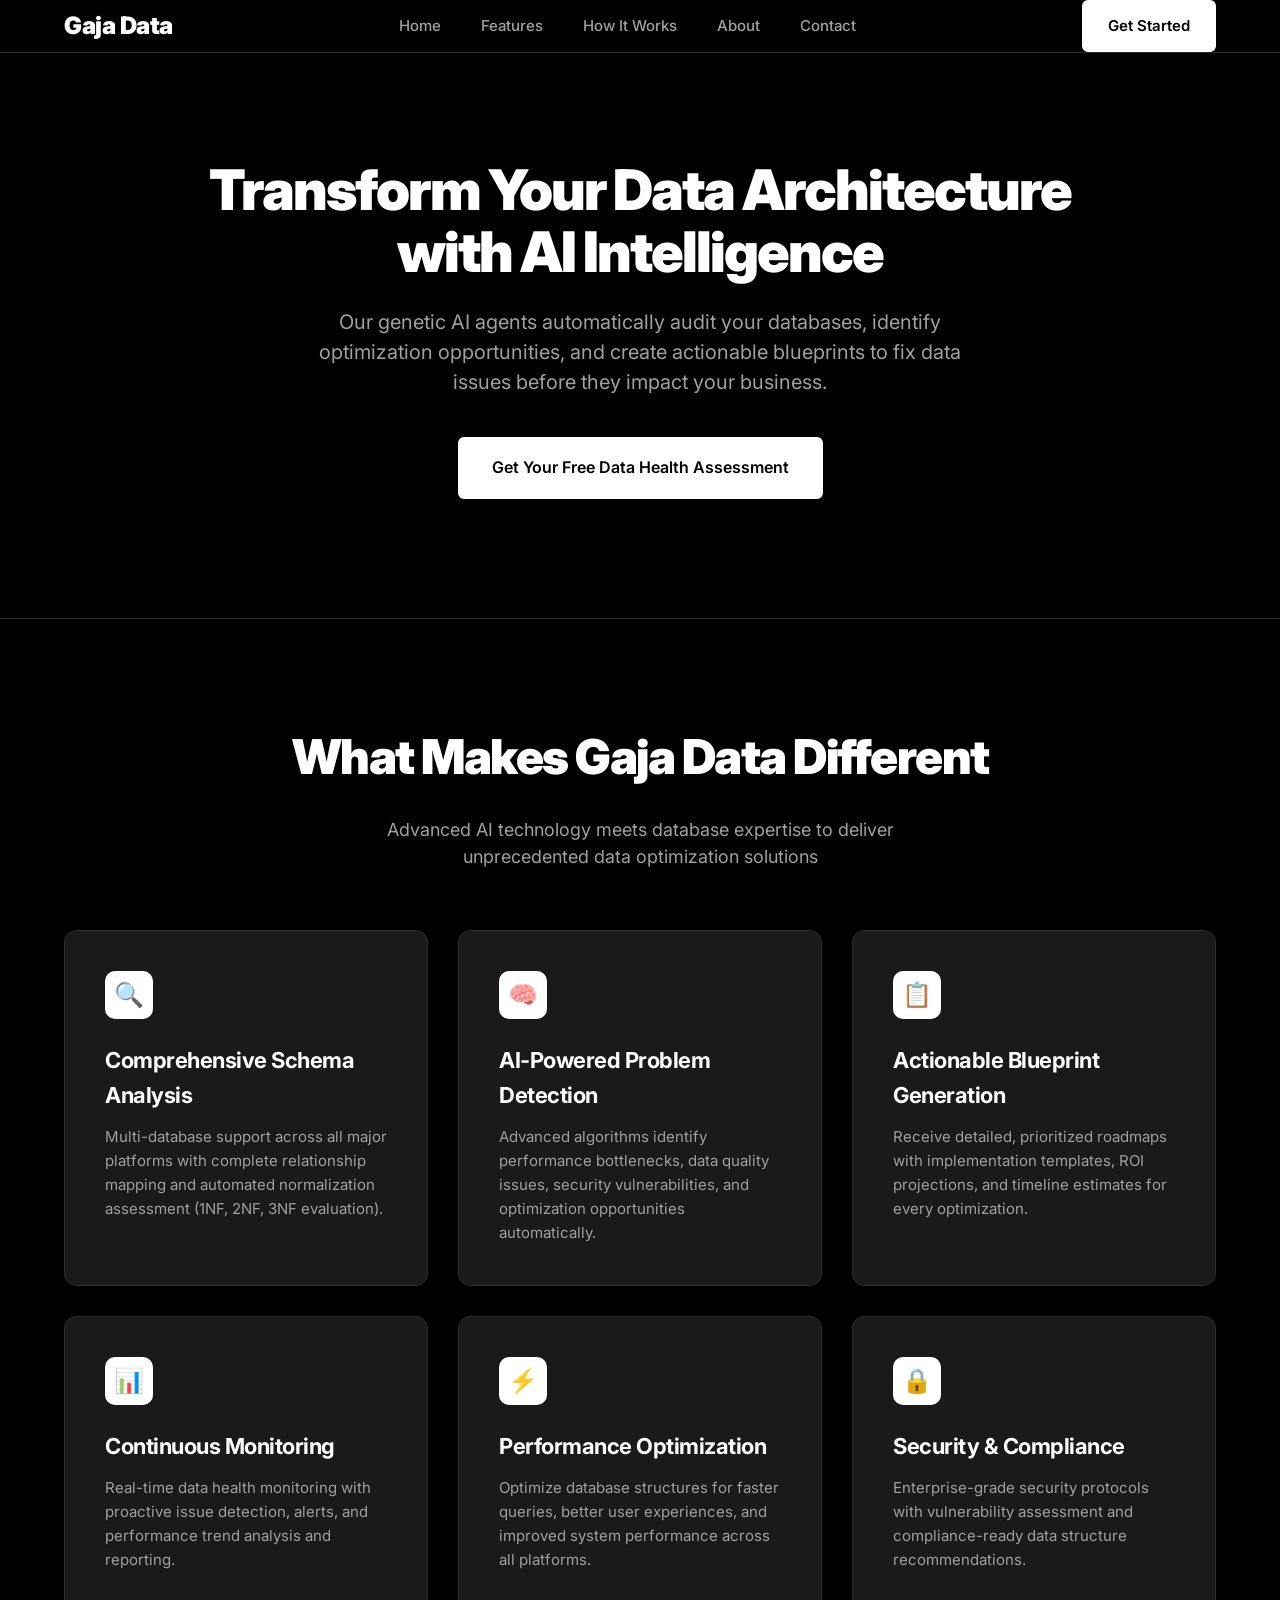
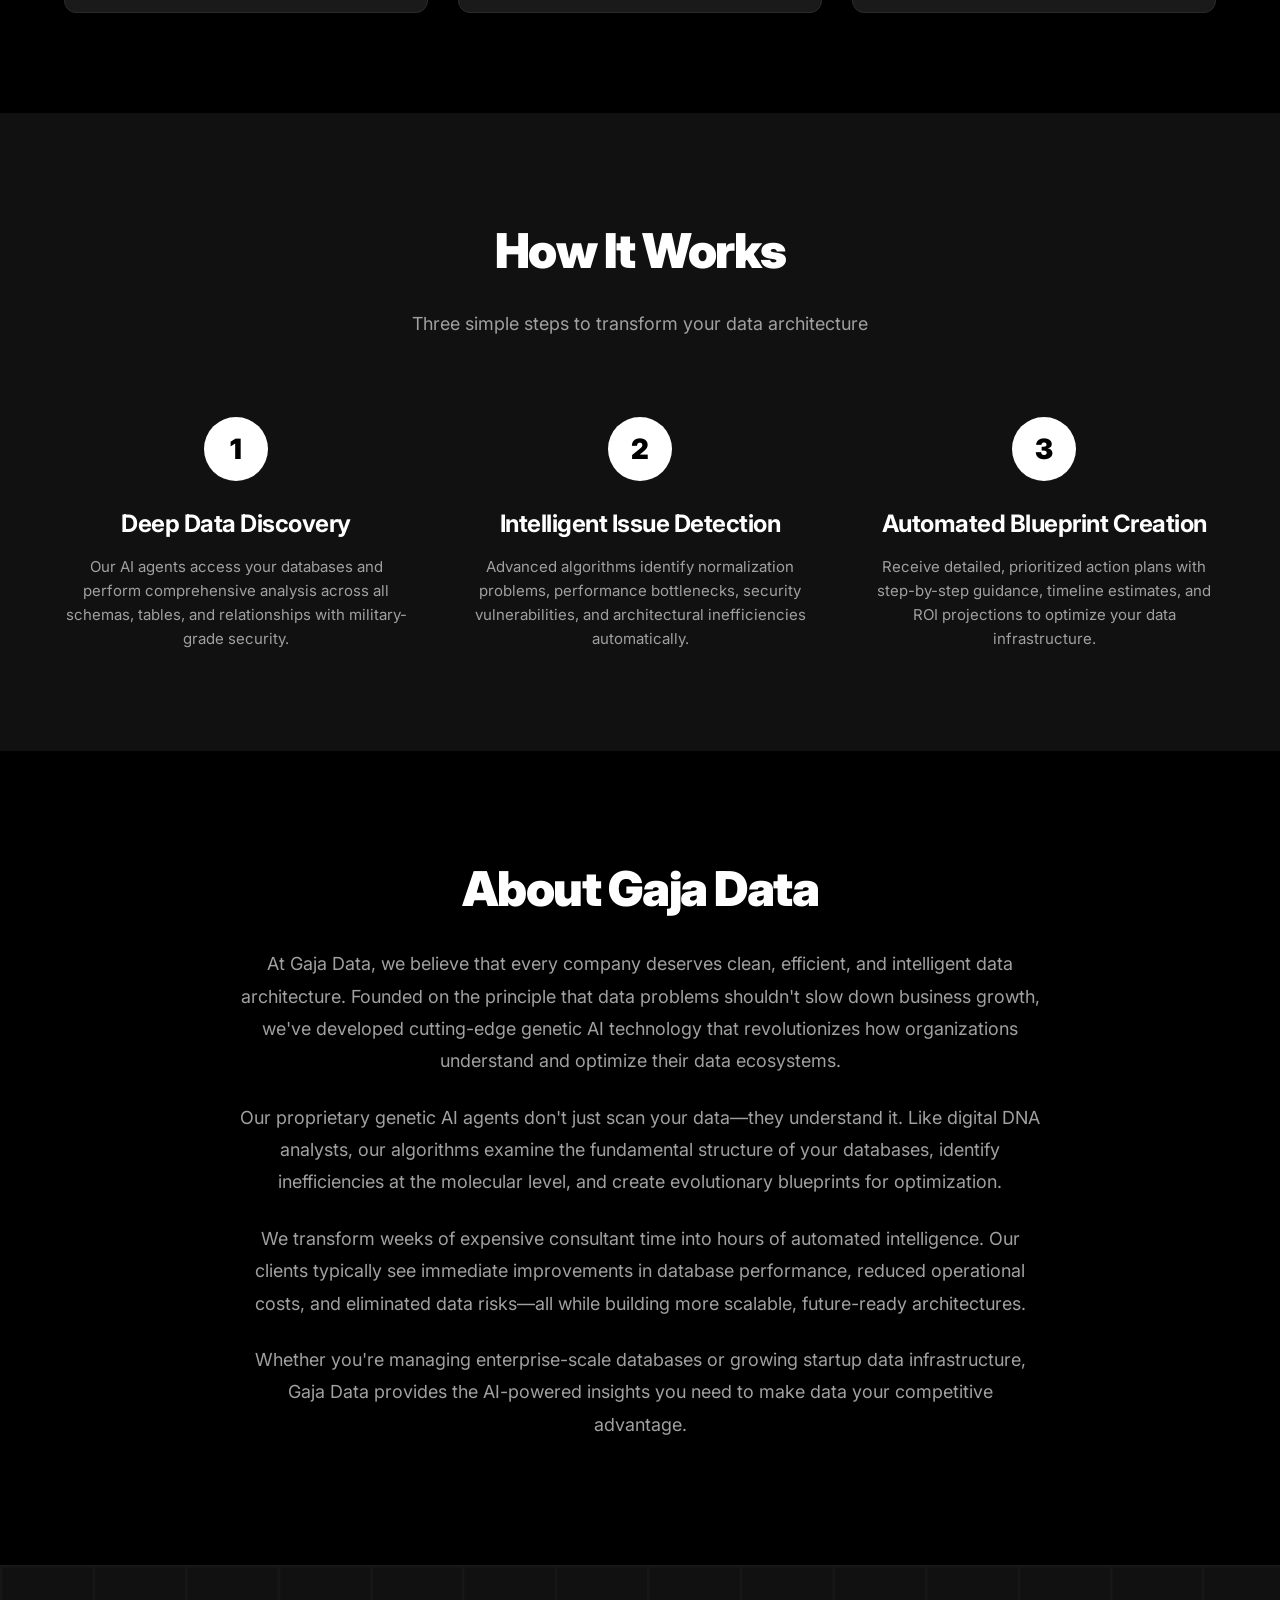
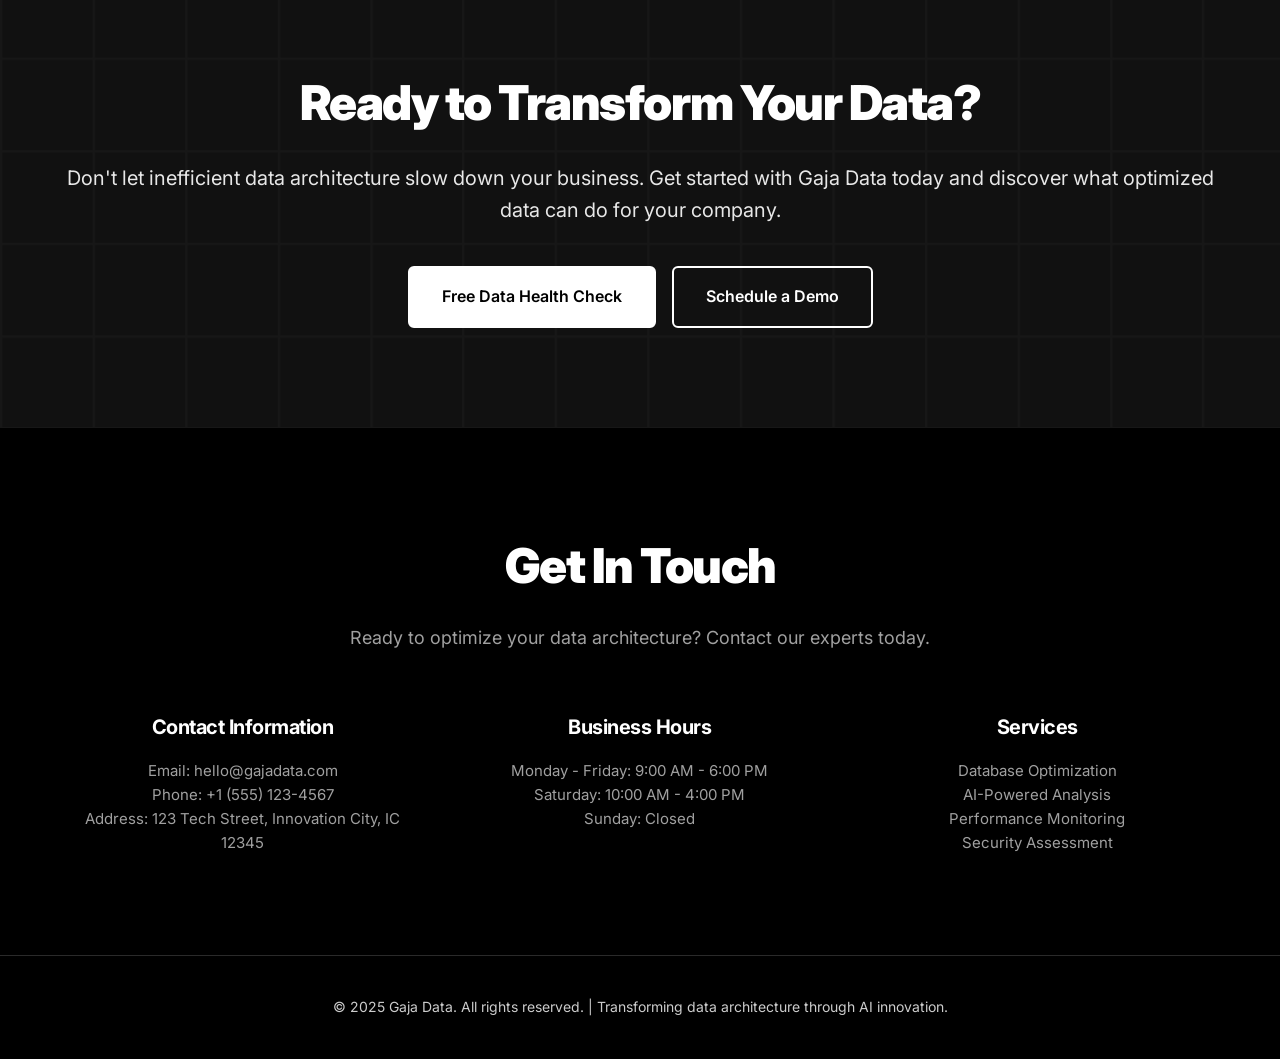
==== commit 6e955823: "Apply dark theme inspired by Mitkox - Changed background to pure black (#000000) - Updated all text " ====
--- a/index.html
+++ b/index.html
@@ -19,21 +19,23 @@
         }
 
         :root {
-            --primary-color: #000000;
-            --secondary-color: #666666;
+            --primary-color: #FFFFFF;
+            --secondary-color: #A0A0A0;
             --accent-color: #0066FF;
-            --bg-light: #FAFAFA;
-            --border-color: #E5E5E5;
-            --text-muted: #999999;
-            --card-shadow: 0 2px 8px rgba(0, 0, 0, 0.06);
-            --card-hover-shadow: 0 8px 24px rgba(0, 0, 0, 0.12);
+            --bg-dark: #000000;
+            --bg-dark-secondary: #111111;
+            --bg-dark-card: #1A1A1A;
+            --border-color: #2A2A2A;
+            --text-muted: #666666;
+            --card-shadow: 0 2px 8px rgba(0, 0, 0, 0.3);
+            --card-hover-shadow: 0 8px 24px rgba(0, 0, 0, 0.5);
         }
 
         body {
             font-family: 'Inter', -apple-system, BlinkMacSystemFont, sans-serif;
             line-height: 1.6;
             color: var(--primary-color);
-            background: #FFFFFF;
+            background: var(--bg-dark);
             font-size: 16px;
             -webkit-font-smoothing: antialiased;
             -moz-osx-font-smoothing: grayscale;
@@ -47,7 +49,7 @@
 
         /* Header */
         header {
-            background: #FFFFFF;
+            background: var(--bg-dark);
             position: fixed;
             top: 0;
             width: 100%;
@@ -107,7 +109,7 @@
 
         .cta-btn {
             background: var(--primary-color);
-            color: white;
+            color: var(--bg-dark);
             padding: 12px 24px;
             border-radius: 6px;
             text-decoration: none;
@@ -126,7 +128,7 @@
         .hero {
             padding: 160px 0 120px;
             text-align: center;
-            background: #FFFFFF;
+            background: var(--bg-dark);
             position: relative;
         }
 
@@ -163,7 +165,7 @@
 
         .hero-cta {
             background: var(--primary-color);
-            color: white;
+            color: var(--bg-dark);
             padding: 16px 32px;
             border-radius: 6px;
             text-decoration: none;
@@ -186,7 +188,7 @@
         }
 
         .section-alt {
-            background: var(--bg-light);
+            background: var(--bg-dark-secondary);
         }
 
         .section-title {
@@ -215,7 +217,7 @@
         }
 
         .feature-card {
-            background: white;
+            background: var(--bg-dark-card);
             padding: 40px;
             border-radius: 12px;
             border: 1px solid var(--border-color);
@@ -240,7 +242,7 @@
             justify-content: center;
             margin-bottom: 24px;
             font-size: 24px;
-            color: white;
+            color: var(--bg-dark);
         }
 
         .feature-card h3 {
@@ -274,7 +276,7 @@
             width: 64px;
             height: 64px;
             background: var(--primary-color);
-            color: white;
+            color: var(--bg-dark);
             border-radius: 50%;
             display: flex;
             align-items: center;
@@ -313,8 +315,8 @@
 
         /* CTA Section */
         .cta-section {
-            background: var(--primary-color);
-            color: white;
+            background: var(--bg-dark-secondary);
+            color: var(--primary-color);
             text-align: center;
             padding: 100px 0;
             position: relative;
@@ -358,15 +360,15 @@
         }
 
         .btn-primary {
-            background: white;
-            color: var(--primary-color);
+            background: var(--primary-color);
+            color: var(--bg-dark);
             padding: 16px 32px;
             border-radius: 6px;
             text-decoration: none;
             font-weight: 600;
             font-size: 16px;
             transition: all 0.2s ease;
-            border: 2px solid white;
+            border: 2px solid var(--primary-color);
         }
 
         .btn-primary:hover {
@@ -376,9 +378,9 @@
 
         .btn-secondary {
             background: transparent;
-            color: white;
+            color: var(--primary-color);
             padding: 16px 32px;
-            border: 2px solid white;
+            border: 2px solid var(--primary-color);
             border-radius: 6px;
             text-decoration: none;
             font-weight: 600;
@@ -387,8 +389,8 @@
         }
 
         .btn-secondary:hover {
-            background: white;
-            color: var(--primary-color);
+            background: var(--primary-color);
+            color: var(--bg-dark);
         }
 
         /* Contact Section */
@@ -418,10 +420,11 @@
 
         /* Footer */
         footer {
-            background: var(--primary-color);
-            color: white;
+            background: var(--bg-dark);
+            color: var(--primary-color);
             padding: 40px 0;
             text-align: center;
+            border-top: 1px solid var(--border-color);
         }
 
         .footer-bottom {
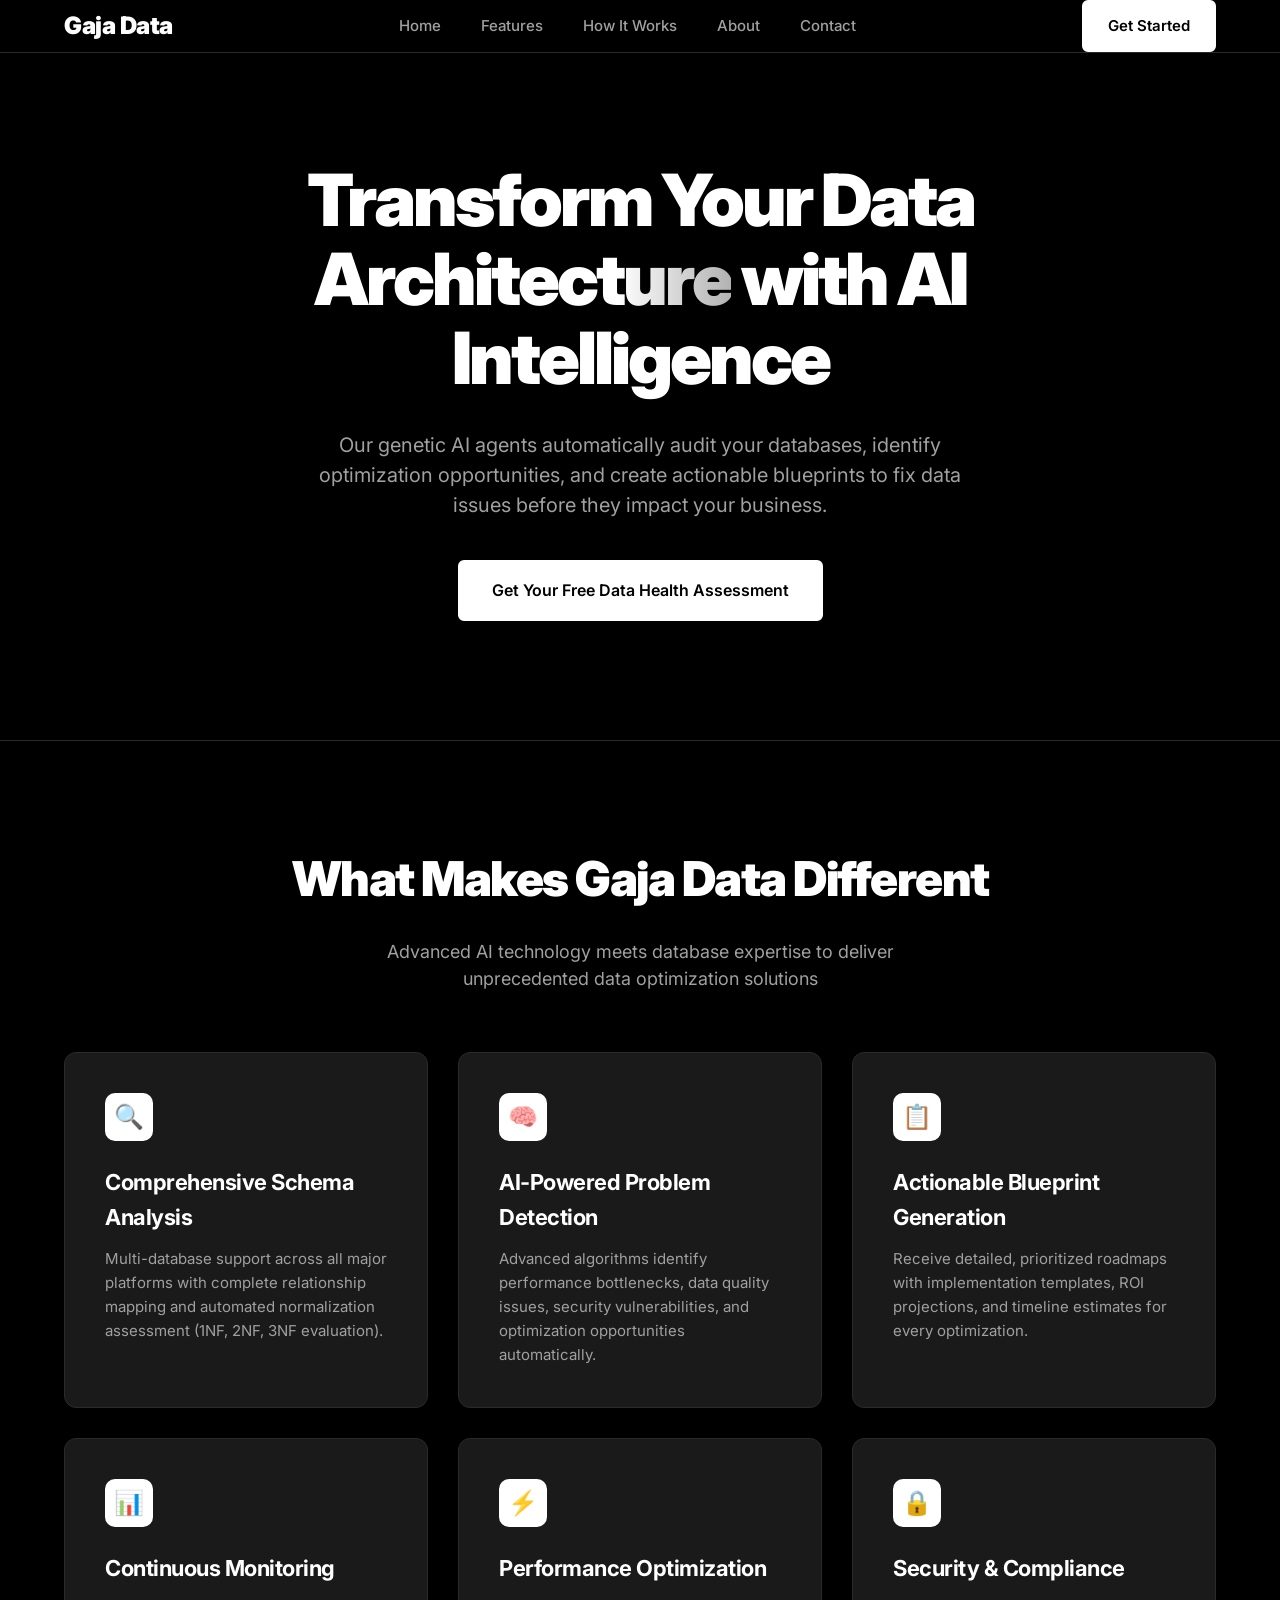
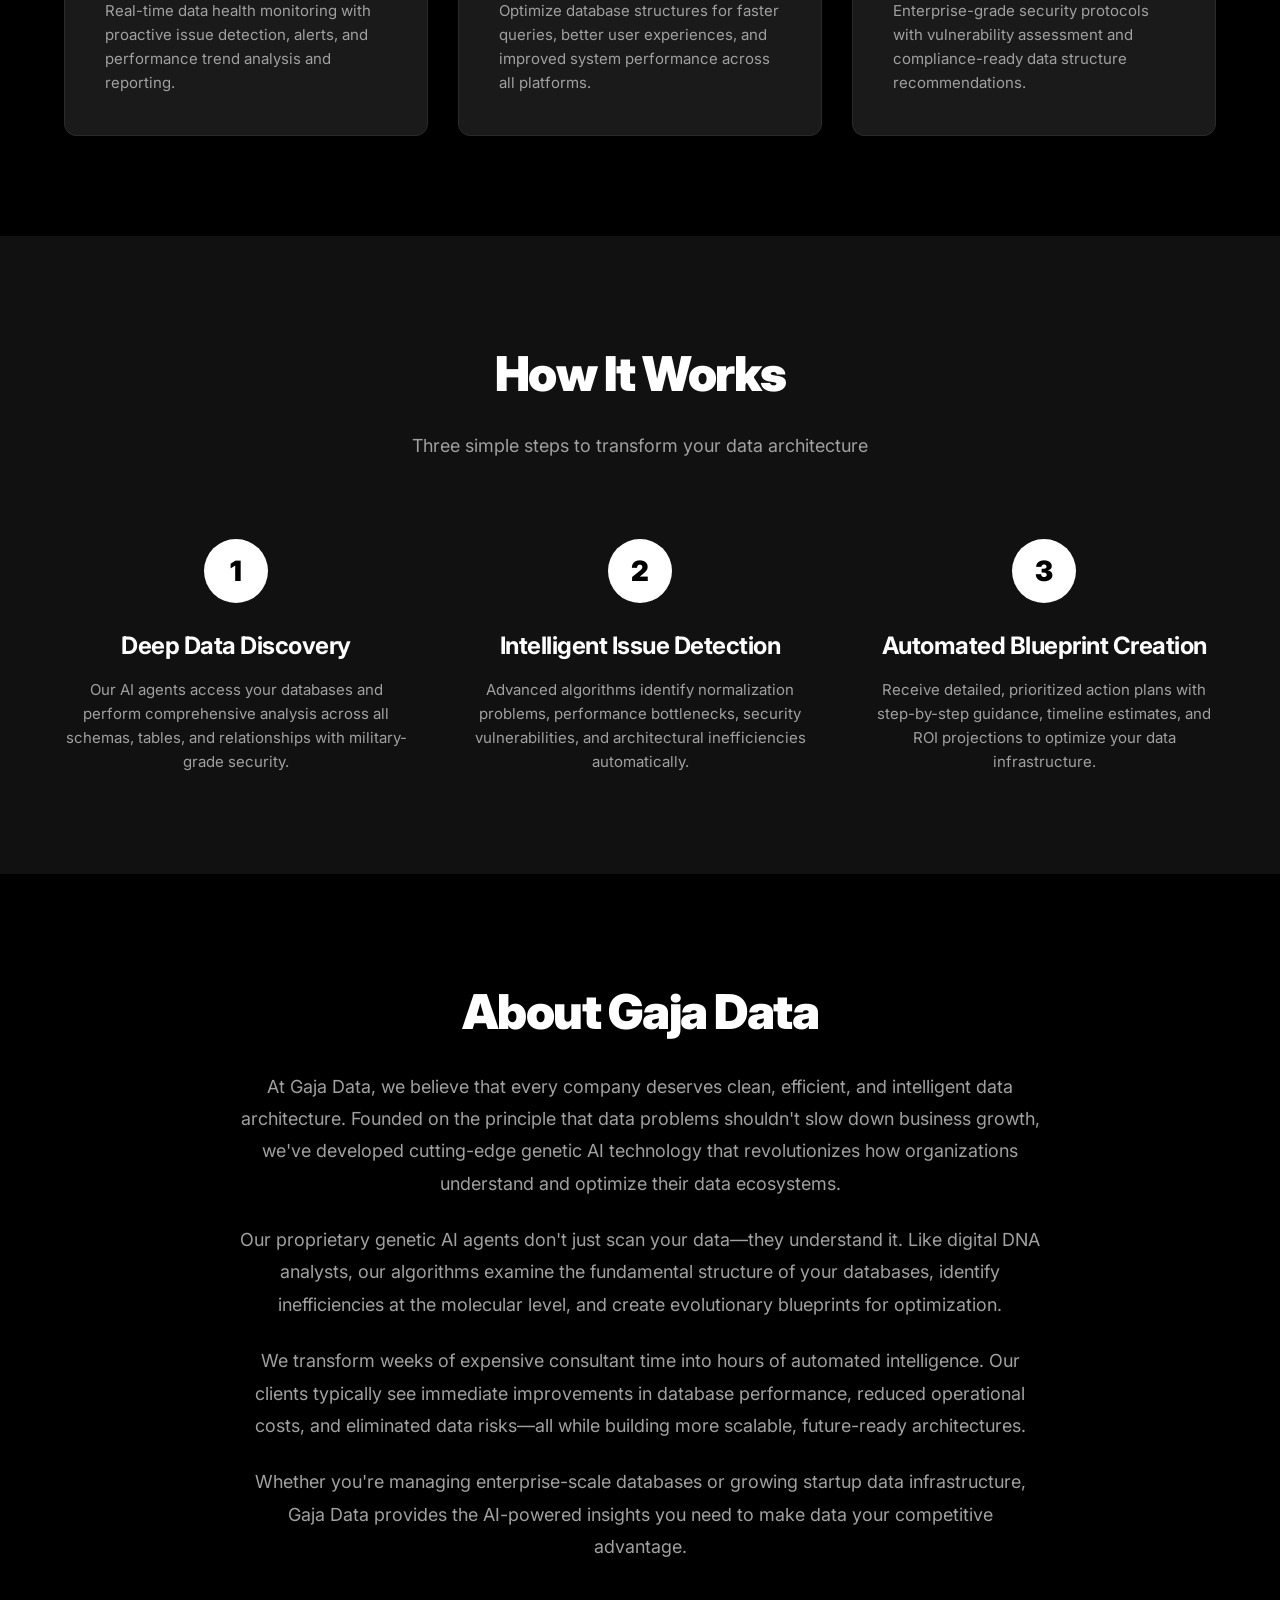
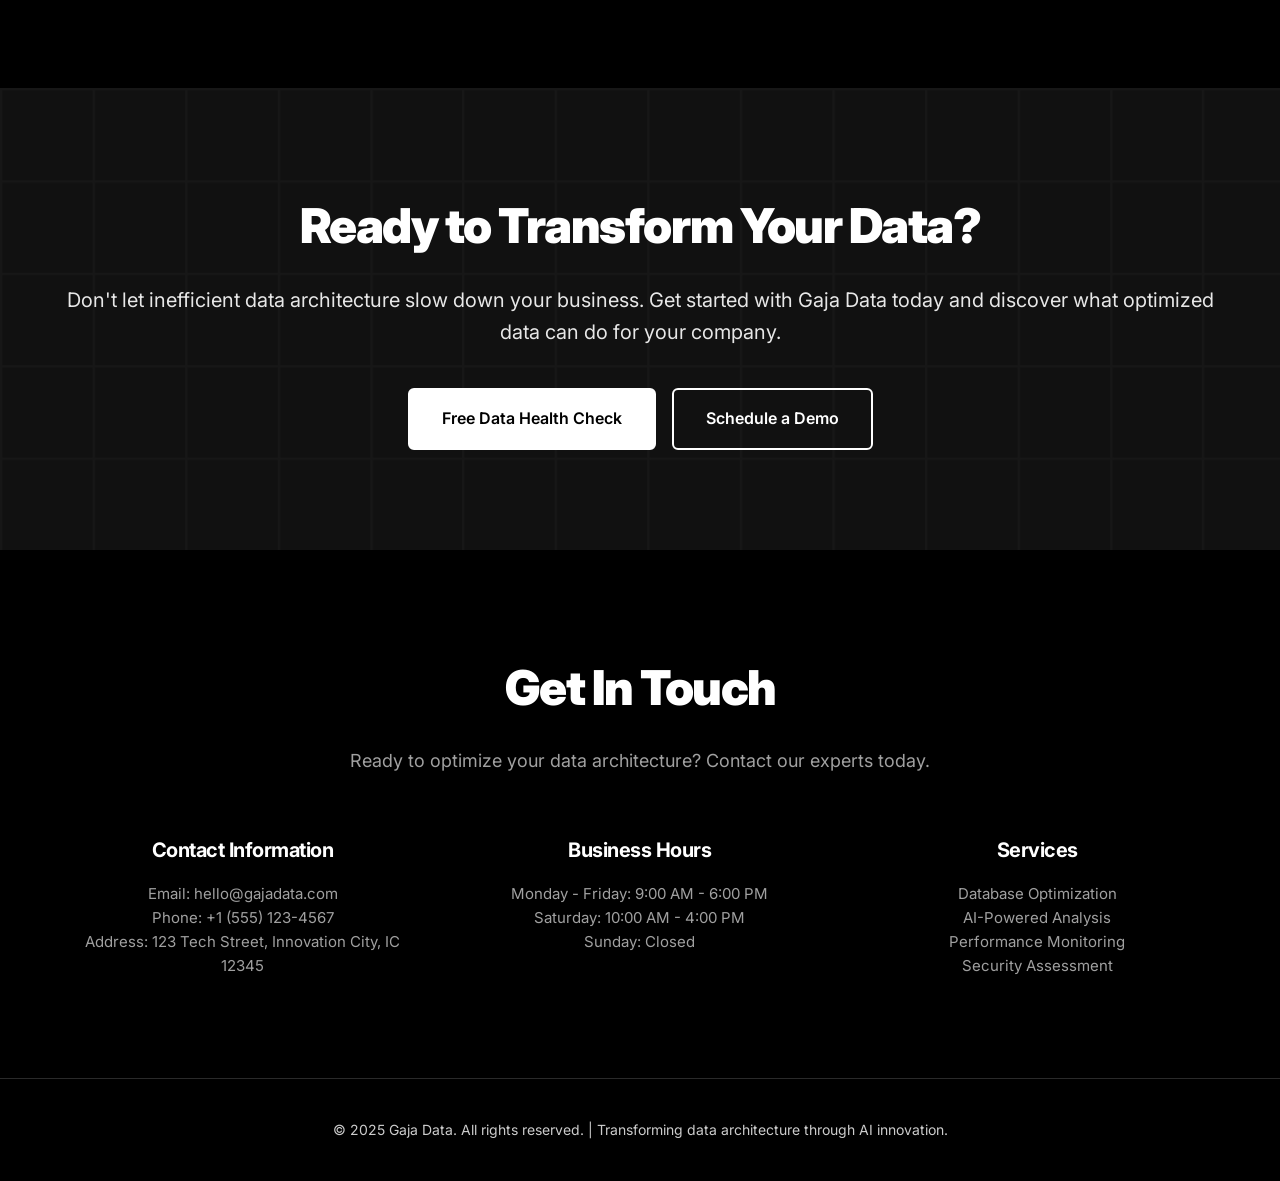
==== commit 7ef84b37: "Add attractive animated text effects to hero section - Increased hero headline size to 72px for impa" ====
--- a/index.html
+++ b/index.html
@@ -143,14 +143,35 @@
         }
 
         .hero h1 {
-            font-size: 56px;
+            font-size: 72px;
             font-weight: 900;
             line-height: 1.1;
-            letter-spacing: -2px;
-            margin-bottom: 24px;
+            letter-spacing: -3px;
+            margin-bottom: 32px;
             max-width: 900px;
             margin-left: auto;
             margin-right: auto;
+            opacity: 0;
+            animation: fadeInUp 1s ease-out forwards;
+            animation-delay: 0.2s;
+        }
+        
+        .hero h1 .gradient-text {
+            background: linear-gradient(to right, #FFFFFF 0%, #FFFFFF 40%, #666666 60%, #FFFFFF 100%);
+            background-size: 200% auto;
+            -webkit-background-clip: text;
+            -webkit-text-fill-color: transparent;
+            background-clip: text;
+            animation: shimmer 3s linear infinite;
+        }
+        
+        @keyframes shimmer {
+            0% {
+                background-position: 200% center;
+            }
+            100% {
+                background-position: -200% center;
+            }
         }
 
         .hero p {
@@ -161,6 +182,9 @@
             margin-left: auto;
             margin-right: auto;
             line-height: 1.5;
+            opacity: 0;
+            animation: fadeInUp 1s ease-out forwards;
+            animation-delay: 0.4s;
         }
 
         .hero-cta {
@@ -174,6 +198,9 @@
             display: inline-block;
             transition: all 0.2s ease;
             border: 2px solid var(--primary-color);
+            opacity: 0;
+            animation: fadeInUp 1s ease-out forwards;
+            animation-delay: 0.6s;
         }
 
         .hero-cta:hover {
@@ -439,8 +466,8 @@
             }
 
             .hero h1 {
-                font-size: 36px;
-                letter-spacing: -1px;
+                font-size: 48px;
+                letter-spacing: -2px;
             }
 
             .hero p {
@@ -509,7 +536,7 @@
     <section id="home" class="hero">
         <div class="container">
             <div class="hero-content animate">
-                <h1>Transform Your Data Architecture with AI Intelligence</h1>
+                <h1>Transform Your <span class="gradient-text">Data Architecture</span> with AI Intelligence</h1>
                 <p>Our genetic AI agents automatically audit your databases, identify optimization opportunities, and create actionable blueprints to fix data issues before they impact your business.</p>
                 <a href="#contact" class="hero-cta">Get Your Free Data Health Assessment</a>
             </div>
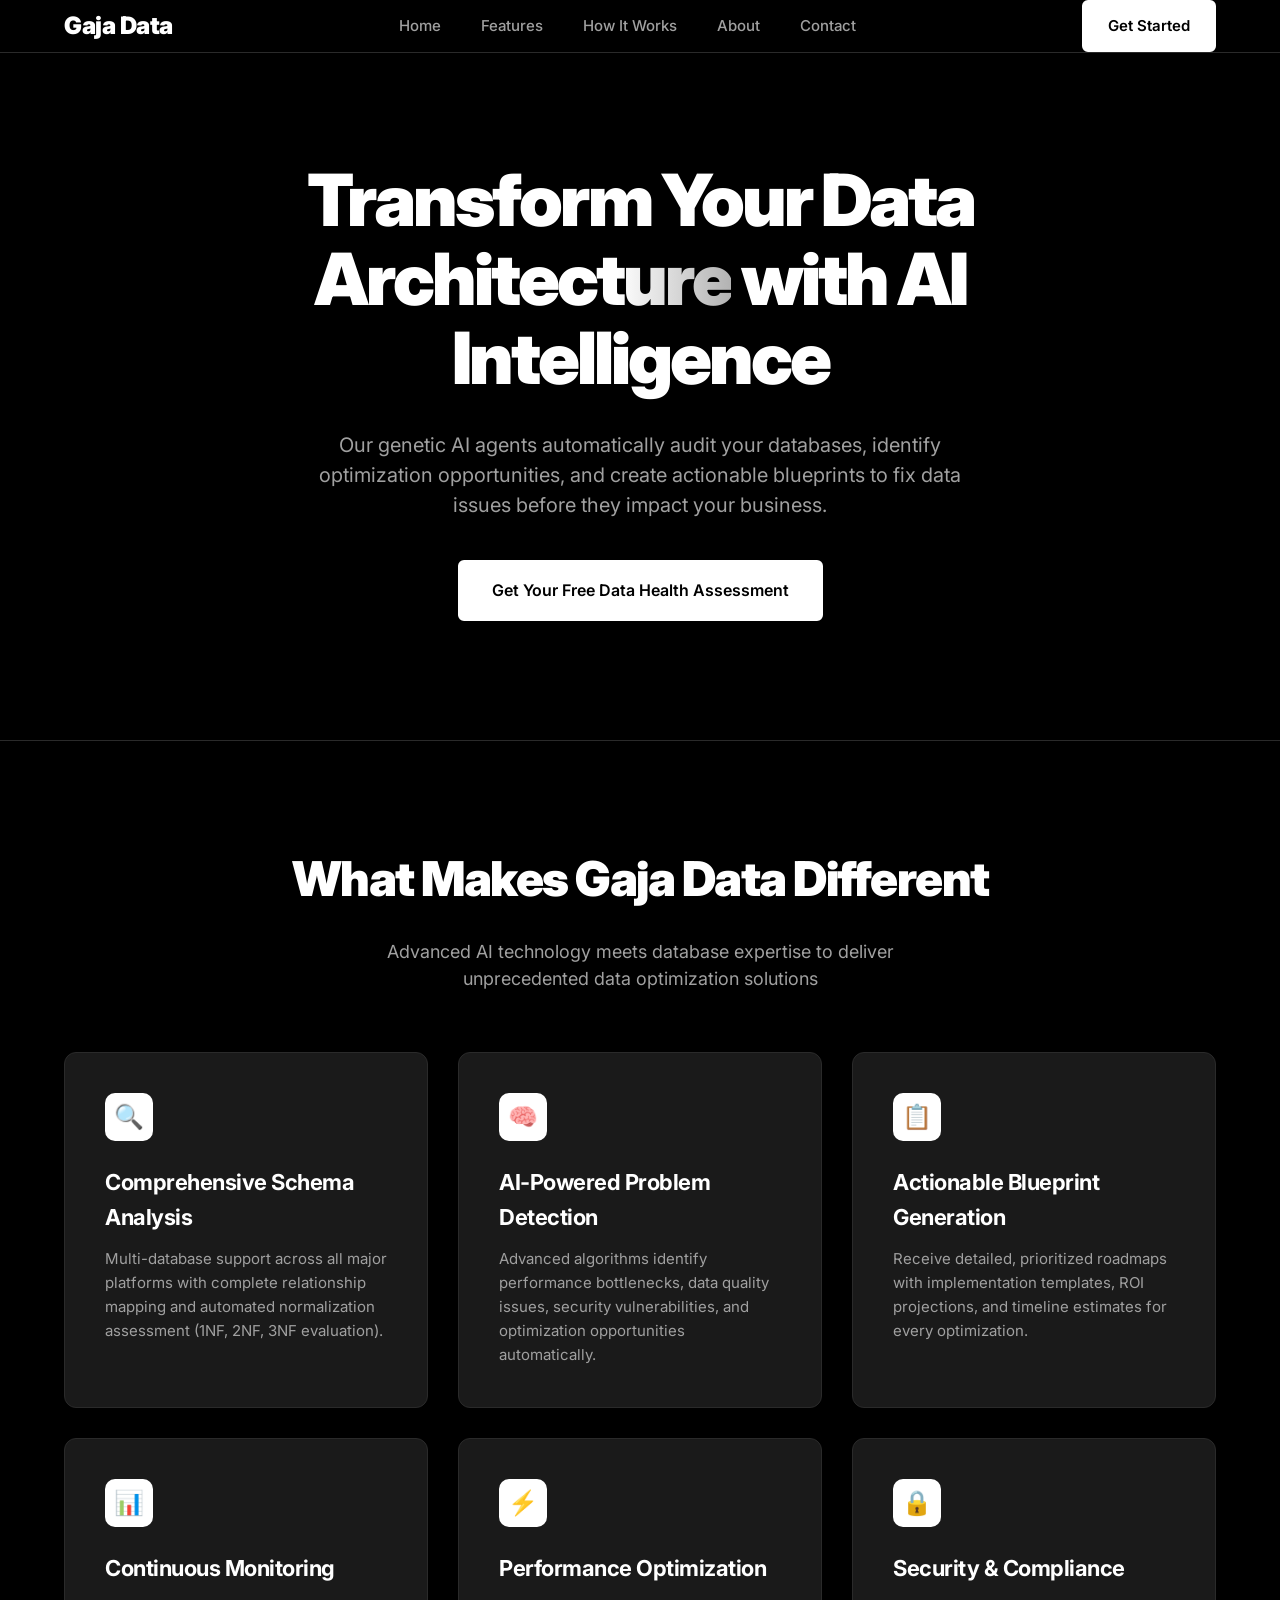
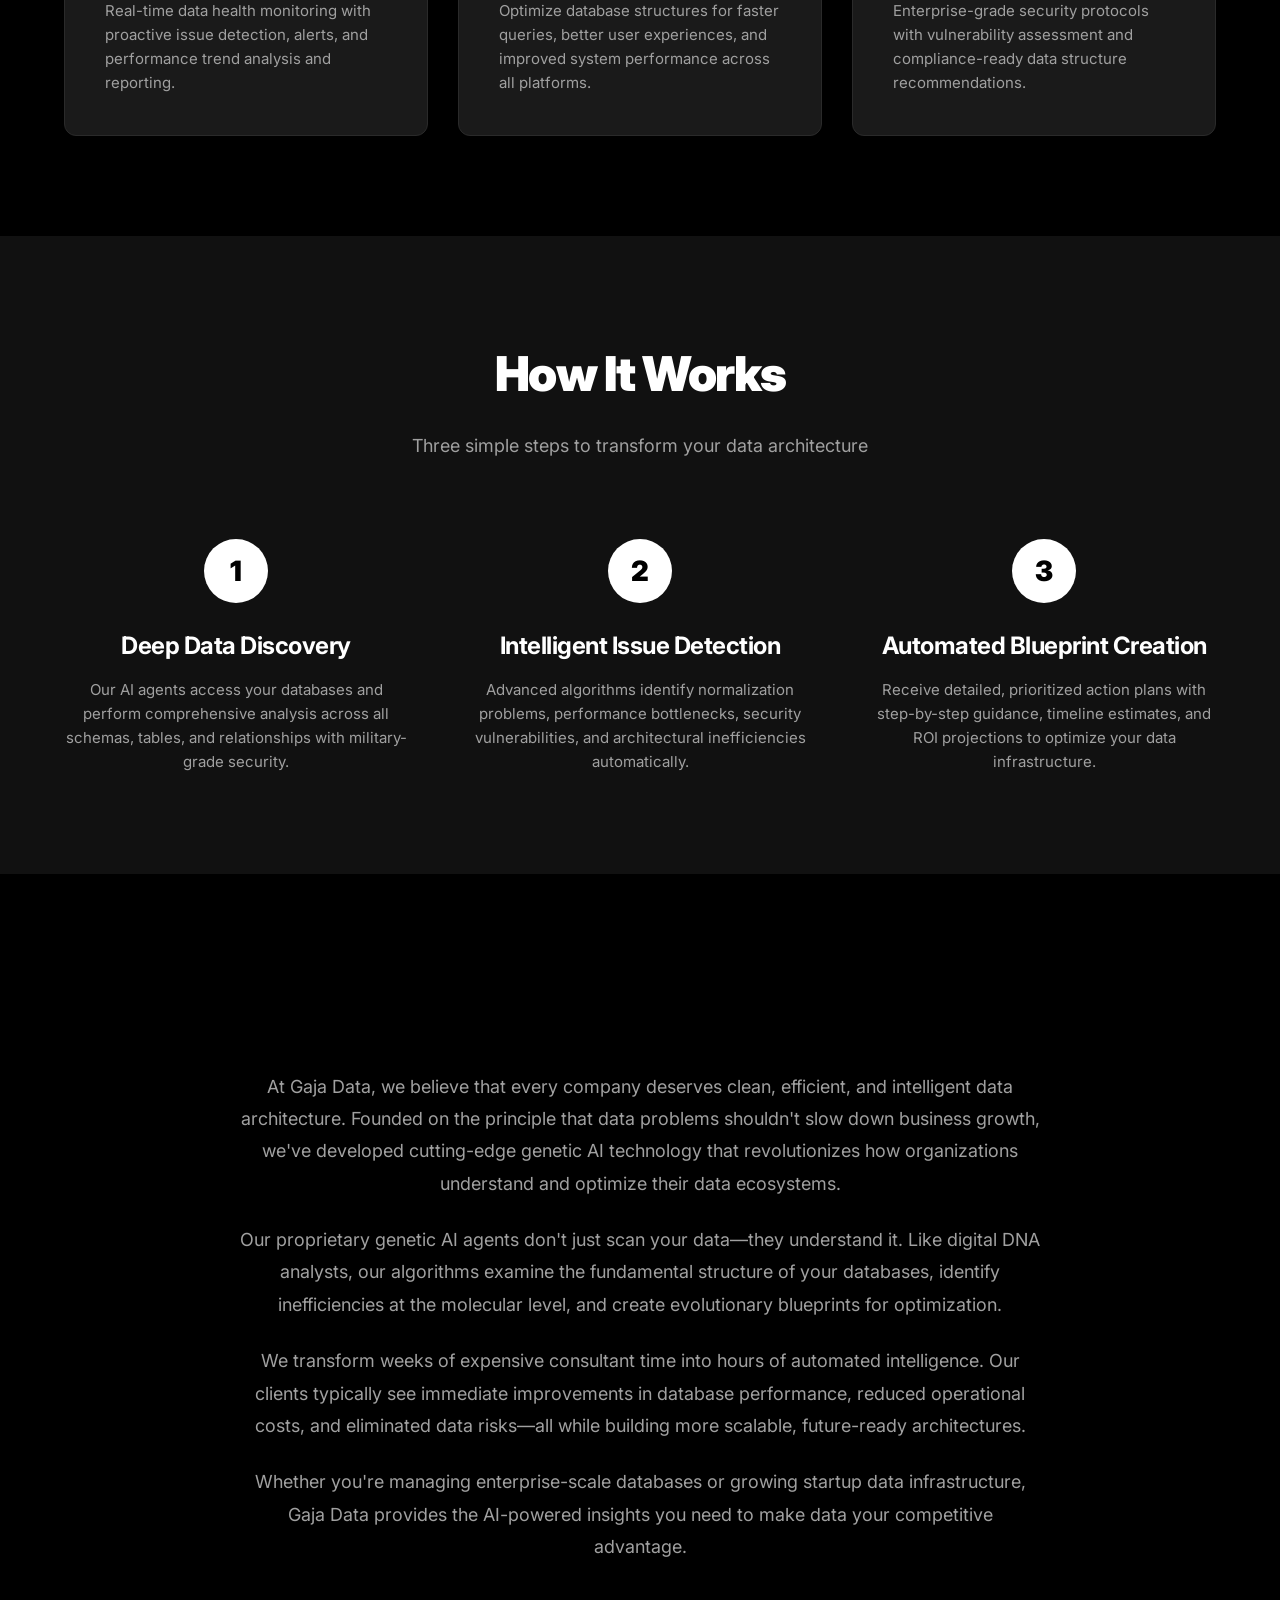
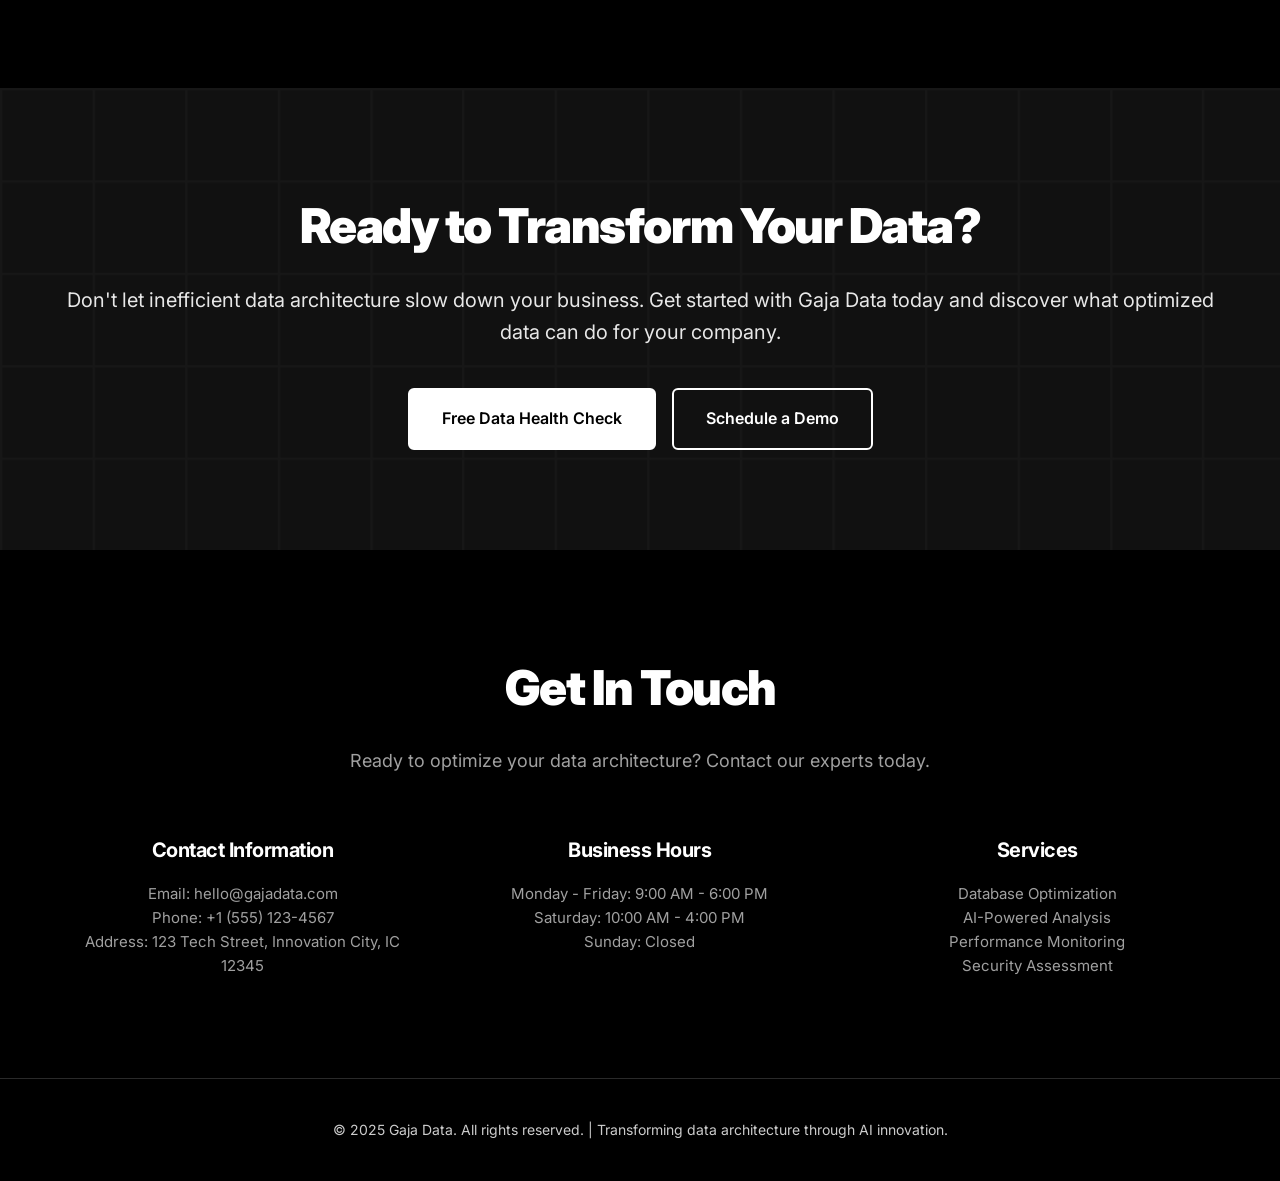
==== commit 40cd5e3d: "Add scroll-triggered tile animations like Mitkox - Implemented smooth scroll-triggered animations fo" ====
--- a/index.html
+++ b/index.html
@@ -248,7 +248,6 @@
             padding: 40px;
             border-radius: 12px;
             border: 1px solid var(--border-color);
-            transition: all 0.3s ease;
             position: relative;
             overflow: hidden;
         }
@@ -338,7 +337,20 @@
             line-height: 1.8;
             margin-bottom: 24px;
             color: var(--secondary-color);
-        }
+            opacity: 0;
+            transform: translateY(30px);
+            transition: all 0.8s cubic-bezier(0.4, 0, 0.2, 1);
+        }
+        
+        .about-content p.active {
+            opacity: 1;
+            transform: translateY(0);
+        }
+        
+        .about-content p:nth-child(1) { transition-delay: 0ms; }
+        .about-content p:nth-child(2) { transition-delay: 100ms; }
+        .about-content p:nth-child(3) { transition-delay: 200ms; }
+        .about-content p:nth-child(4) { transition-delay: 300ms; }
 
         /* CTA Section */
         .cta-section {
@@ -430,7 +442,19 @@
 
         .contact-item {
             text-align: center;
-        }
+            opacity: 0;
+            transform: translateY(40px);
+            transition: all 0.6s cubic-bezier(0.4, 0, 0.2, 1);
+        }
+        
+        .contact-item.active {
+            opacity: 1;
+            transform: translateY(0);
+        }
+        
+        .contact-item:nth-child(1) { transition-delay: 0ms; }
+        .contact-item:nth-child(2) { transition-delay: 150ms; }
+        .contact-item:nth-child(3) { transition-delay: 300ms; }
 
         .contact-item h3 {
             font-size: 20px;
@@ -497,17 +521,104 @@
         @keyframes fadeInUp {
             from {
                 opacity: 0;
-                transform: translateY(20px);
+                transform: translateY(30px);
             }
             to {
                 opacity: 1;
                 transform: translateY(0);
             }
         }
+        
+        @keyframes slideInFromBottom {
+            from {
+                opacity: 0;
+                transform: translateY(60px) scale(0.95);
+            }
+            to {
+                opacity: 1;
+                transform: translateY(0) scale(1);
+            }
+        }
+        
+        @keyframes slideInFromLeft {
+            from {
+                opacity: 0;
+                transform: translateX(-40px);
+            }
+            to {
+                opacity: 1;
+                transform: translateX(0);
+            }
+        }
 
         .animate {
             animation: fadeInUp 0.6s ease-out forwards;
             opacity: 0;
+        }
+        
+        .scroll-animate {
+            opacity: 0;
+            transition: all 0.8s cubic-bezier(0.4, 0, 0.2, 1);
+        }
+        
+        .scroll-animate.active {
+            opacity: 1;
+        }
+        
+        .feature-card {
+            opacity: 0;
+            transform: translateY(40px);
+            transition: all 0.6s cubic-bezier(0.4, 0, 0.2, 1);
+        }
+        
+        .feature-card.active {
+            opacity: 1;
+            transform: translateY(0);
+        }
+        
+        .feature-card:nth-child(1) { transition-delay: 0ms; }
+        .feature-card:nth-child(2) { transition-delay: 100ms; }
+        .feature-card:nth-child(3) { transition-delay: 200ms; }
+        .feature-card:nth-child(4) { transition-delay: 300ms; }
+        .feature-card:nth-child(5) { transition-delay: 400ms; }
+        .feature-card:nth-child(6) { transition-delay: 500ms; }
+        
+        .step {
+            opacity: 0;
+            transform: translateY(40px) scale(0.95);
+            transition: all 0.8s cubic-bezier(0.4, 0, 0.2, 1);
+        }
+        
+        .step.active {
+            opacity: 1;
+            transform: translateY(0) scale(1);
+        }
+        
+        .step:nth-child(1) { transition-delay: 0ms; }
+        .step:nth-child(2) { transition-delay: 150ms; }
+        .step:nth-child(3) { transition-delay: 300ms; }
+        
+        .section-title {
+            opacity: 0;
+            transform: translateY(30px);
+            transition: all 0.6s cubic-bezier(0.4, 0, 0.2, 1);
+        }
+        
+        .section-title.active {
+            opacity: 1;
+            transform: translateY(0);
+        }
+        
+        .section-subtitle {
+            opacity: 0;
+            transform: translateY(20px);
+            transition: all 0.6s cubic-bezier(0.4, 0, 0.2, 1);
+            transition-delay: 100ms;
+        }
+        
+        .section-subtitle.active {
+            opacity: 1;
+            transform: translateY(0);
         }
 
         /* Scroll behavior */
@@ -726,9 +837,33 @@
             });
         }, observerOptions);
 
-        // Observe all feature cards and steps
-        document.querySelectorAll('.feature-card, .step, .hero-content').forEach(el => {
-            observer.observe(el);
+        // Enhanced scroll animations
+        const scrollObserverOptions = {
+            threshold: 0.1,
+            rootMargin: '0px 0px -100px 0px'
+        };
+
+        const scrollObserver = new IntersectionObserver(function(entries) {
+            entries.forEach(entry => {
+                if (entry.isIntersecting) {
+                    entry.target.classList.add('active');
+                }
+            });
+        }, scrollObserverOptions);
+
+        // Observe all animatable elements
+        document.querySelectorAll('.feature-card, .step, .section-title, .section-subtitle, .about-content p, .contact-item').forEach(el => {
+            scrollObserver.observe(el);
+        });
+        
+        // Add parallax effect to hero section
+        window.addEventListener('scroll', () => {
+            const scrolled = window.pageYOffset;
+            const hero = document.querySelector('.hero-content');
+            if (hero && scrolled < 800) {
+                hero.style.transform = `translateY(${scrolled * 0.3}px)`;
+                hero.style.opacity = 1 - (scrolled * 0.001);
+            }
         });
     </script>
 </body>
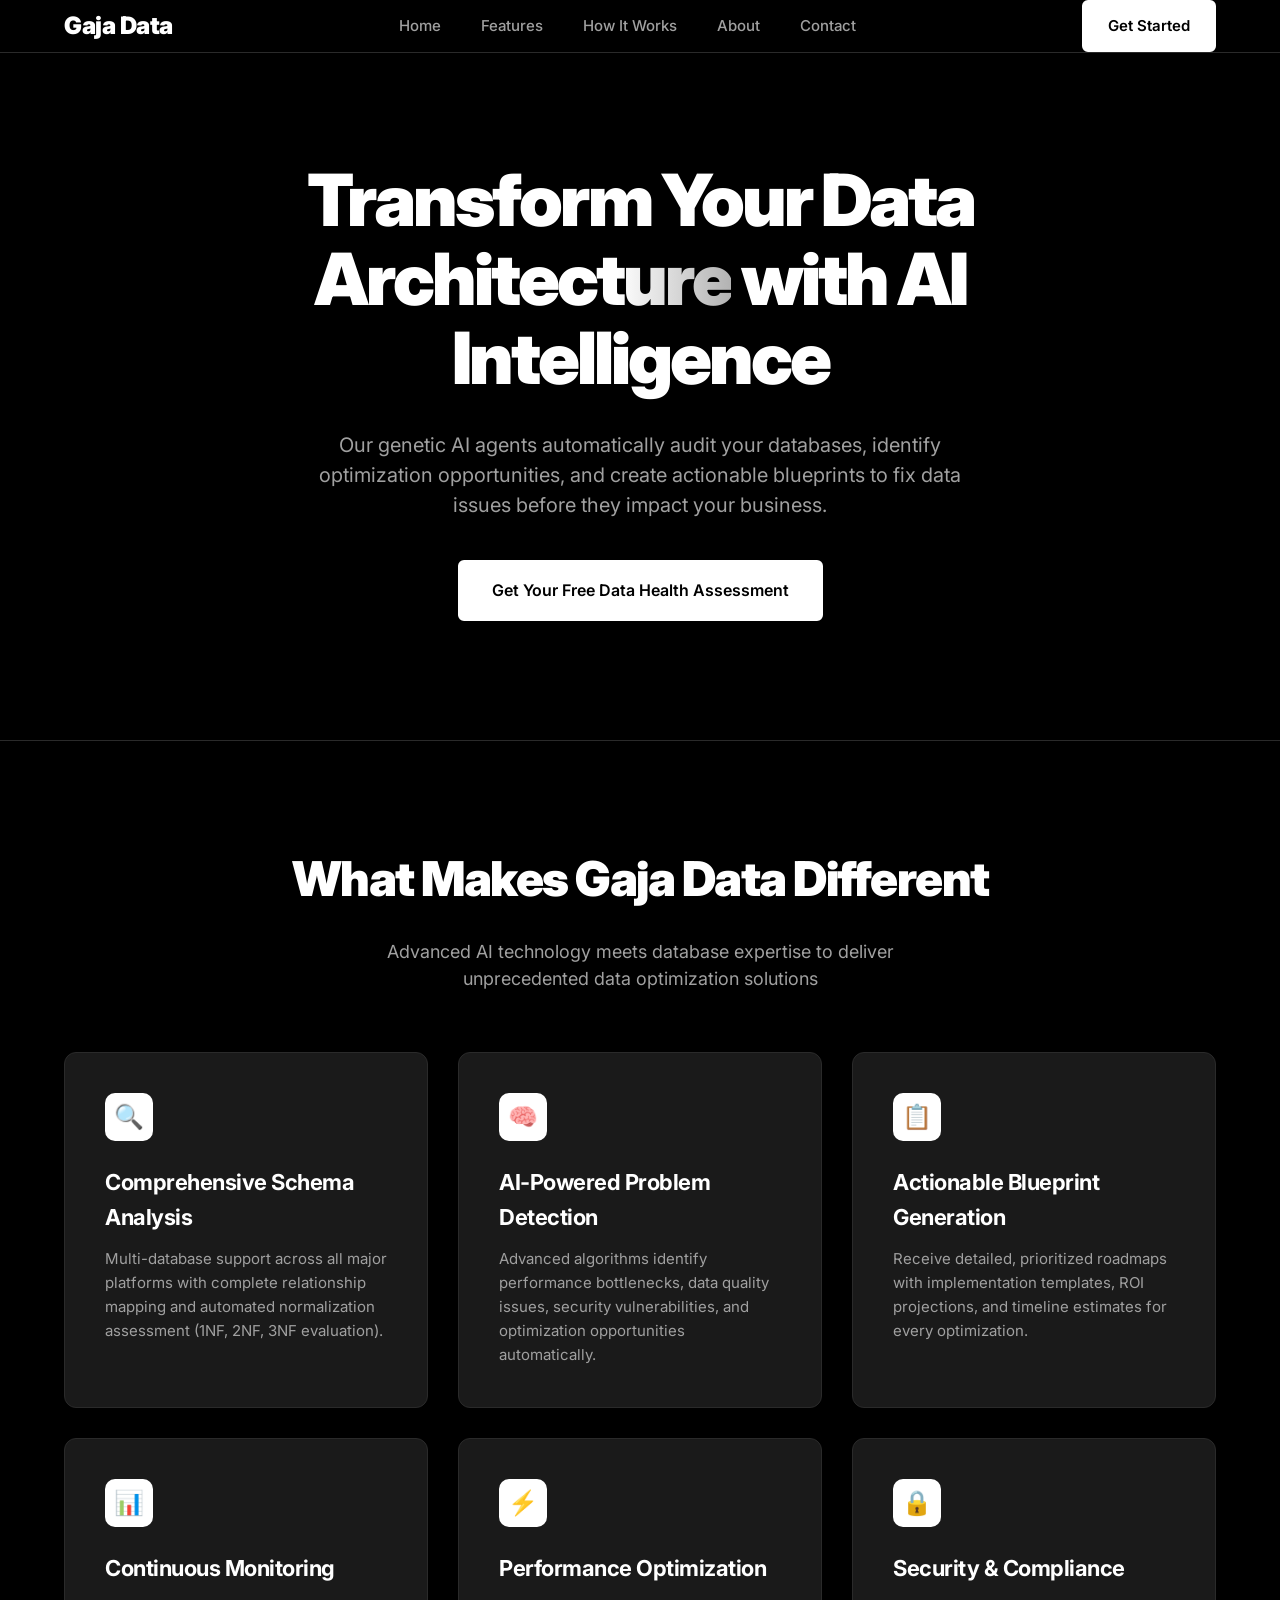
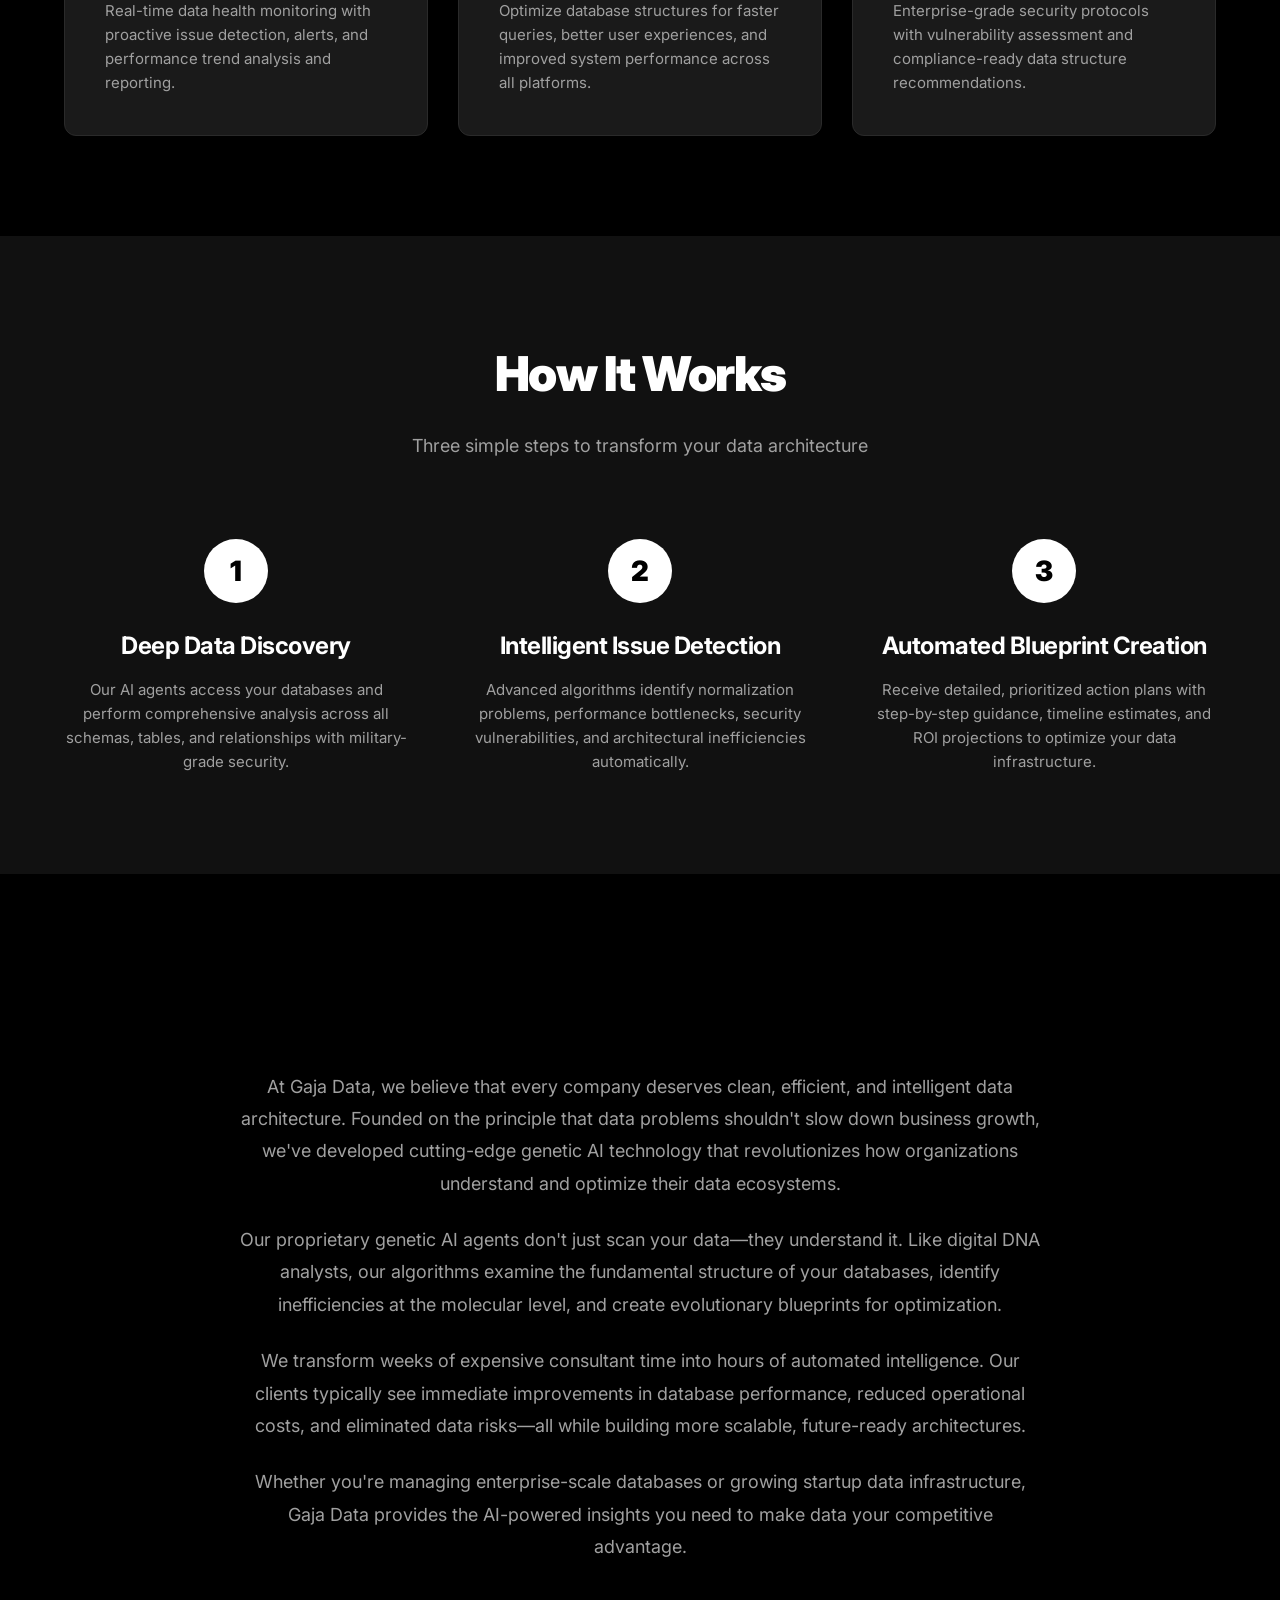
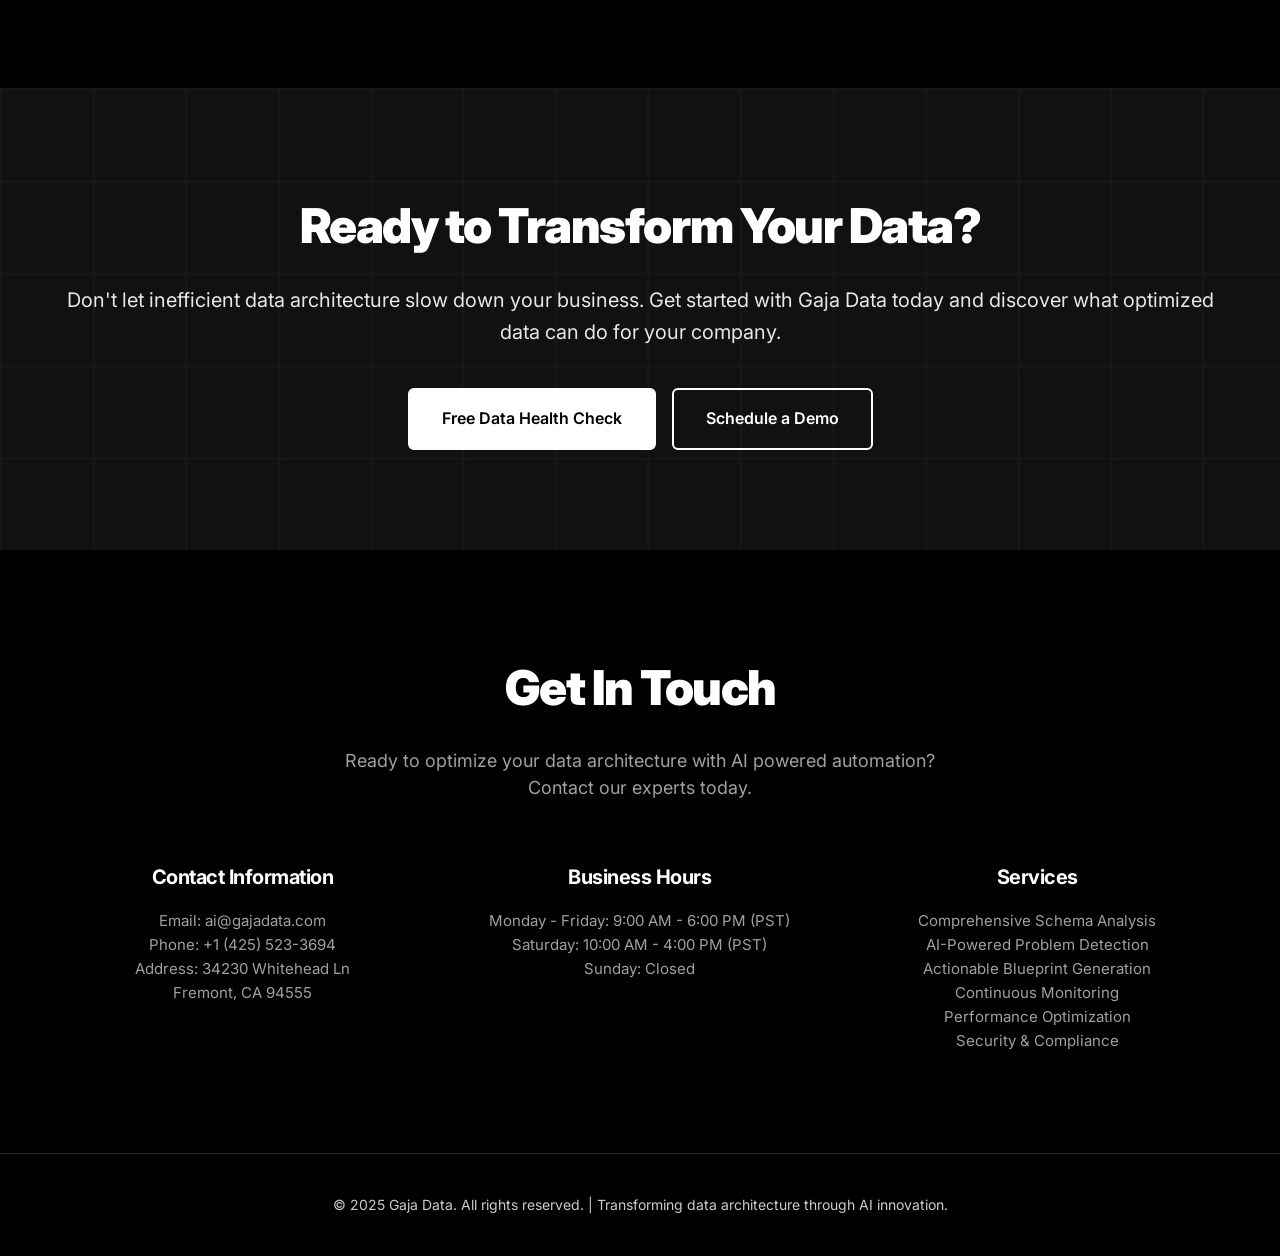
==== commit 01bc8179: "Update contact section with real business information - Updated email to ai@gajadata.com - Added rea" ====
--- a/index.html
+++ b/index.html
@@ -761,29 +761,32 @@
     <section id="contact" class="section">
         <div class="container">
             <h2 class="section-title">Get In Touch</h2>
-            <p class="section-subtitle">Ready to optimize your data architecture? Contact our experts today.</p>
+            <p class="section-subtitle">Ready to optimize your data architecture with AI powered automation? Contact our experts today.</p>
             
             <div class="contact-grid">
                 <div class="contact-item">
                     <h3>Contact Information</h3>
-                    <p>Email: hello@gajadata.com<br>
-                    Phone: +1 (555) 123-4567<br>
-                    Address: 123 Tech Street, Innovation City, IC 12345</p>
+                    <p>Email: ai@gajadata.com<br>
+                    Phone: +1 (425) 523-3694<br>
+                    Address: 34230 Whitehead Ln<br>
+                    Fremont, CA 94555</p>
                 </div>
                 
                 <div class="contact-item">
                     <h3>Business Hours</h3>
-                    <p>Monday - Friday: 9:00 AM - 6:00 PM<br>
-                    Saturday: 10:00 AM - 4:00 PM<br>
+                    <p>Monday - Friday: 9:00 AM - 6:00 PM (PST)<br>
+                    Saturday: 10:00 AM - 4:00 PM (PST)<br>
                     Sunday: Closed</p>
                 </div>
                 
                 <div class="contact-item">
                     <h3>Services</h3>
-                    <p>Database Optimization<br>
-                    AI-Powered Analysis<br>
-                    Performance Monitoring<br>
-                    Security Assessment</p>
+                    <p>Comprehensive Schema Analysis<br>
+                    AI-Powered Problem Detection<br>
+                    Actionable Blueprint Generation<br>
+                    Continuous Monitoring<br>
+                    Performance Optimization<br>
+                    Security & Compliance</p>
                 </div>
             </div>
         </div>
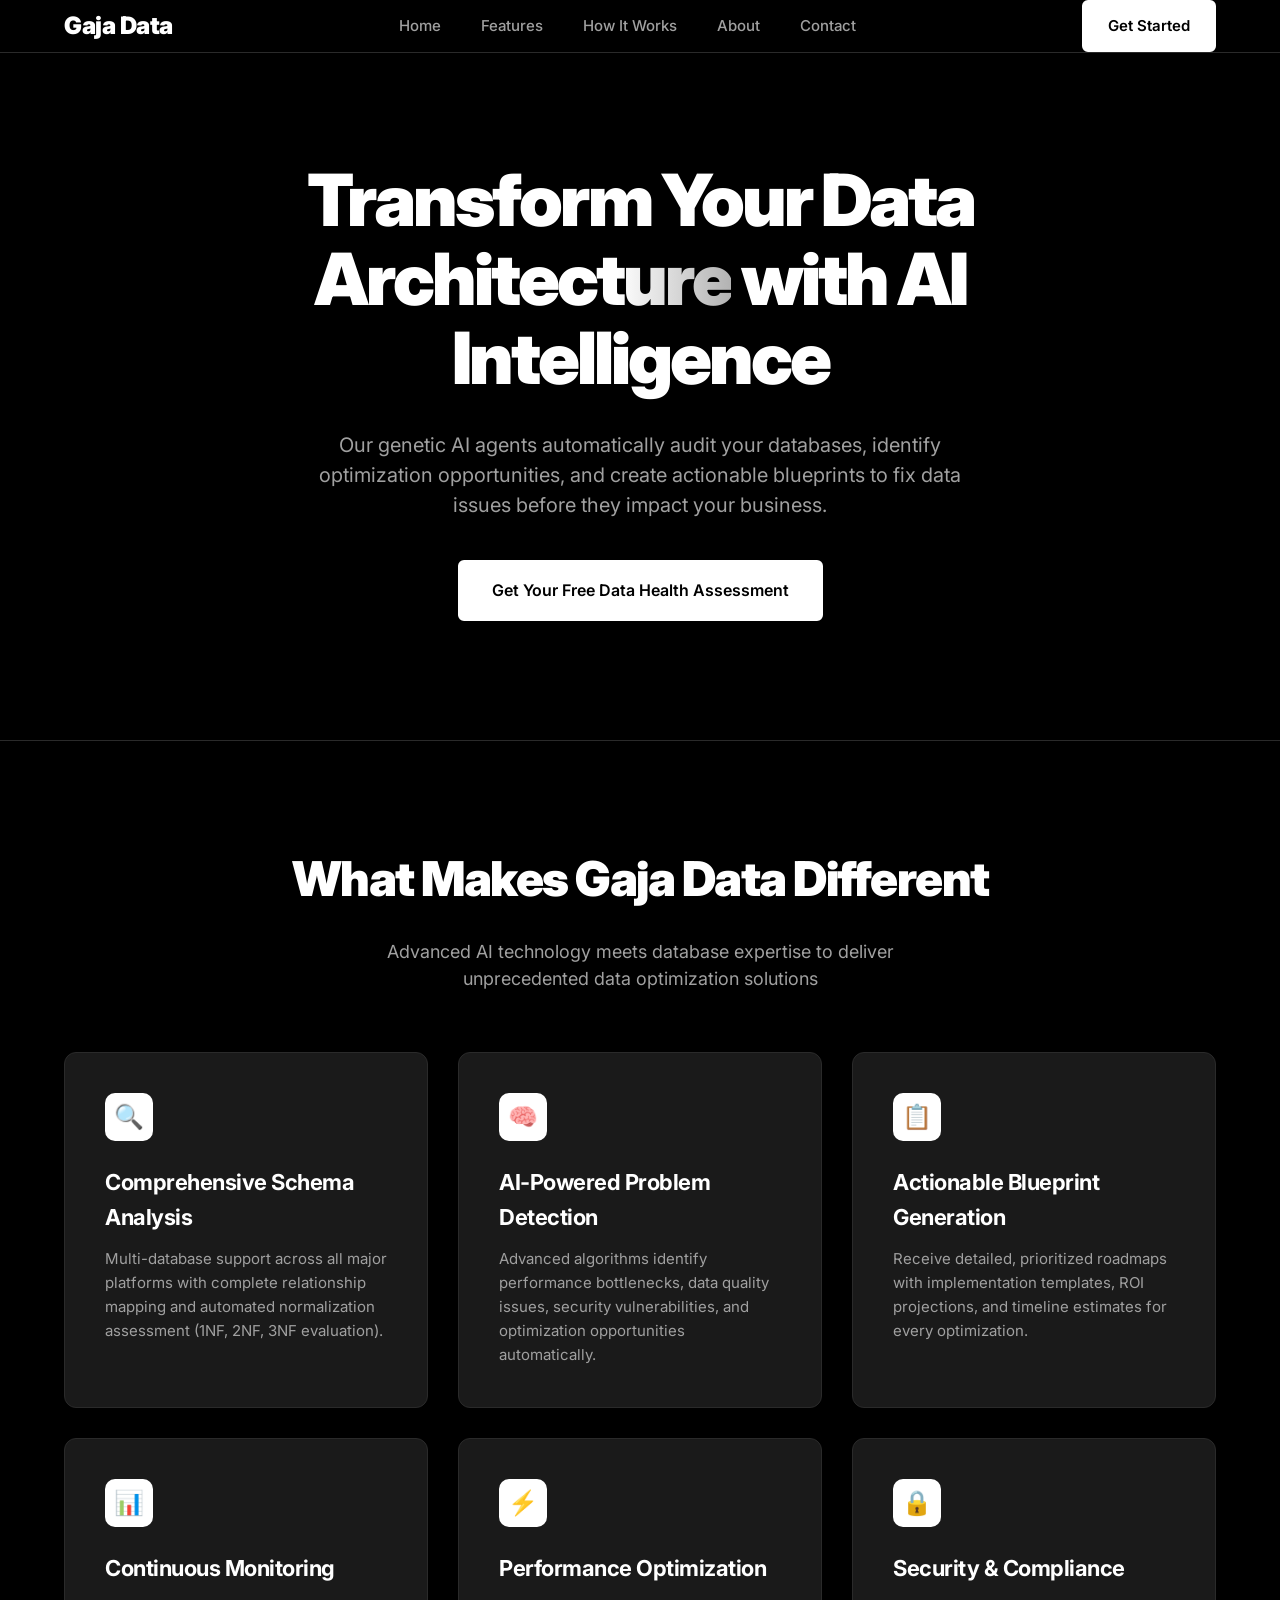
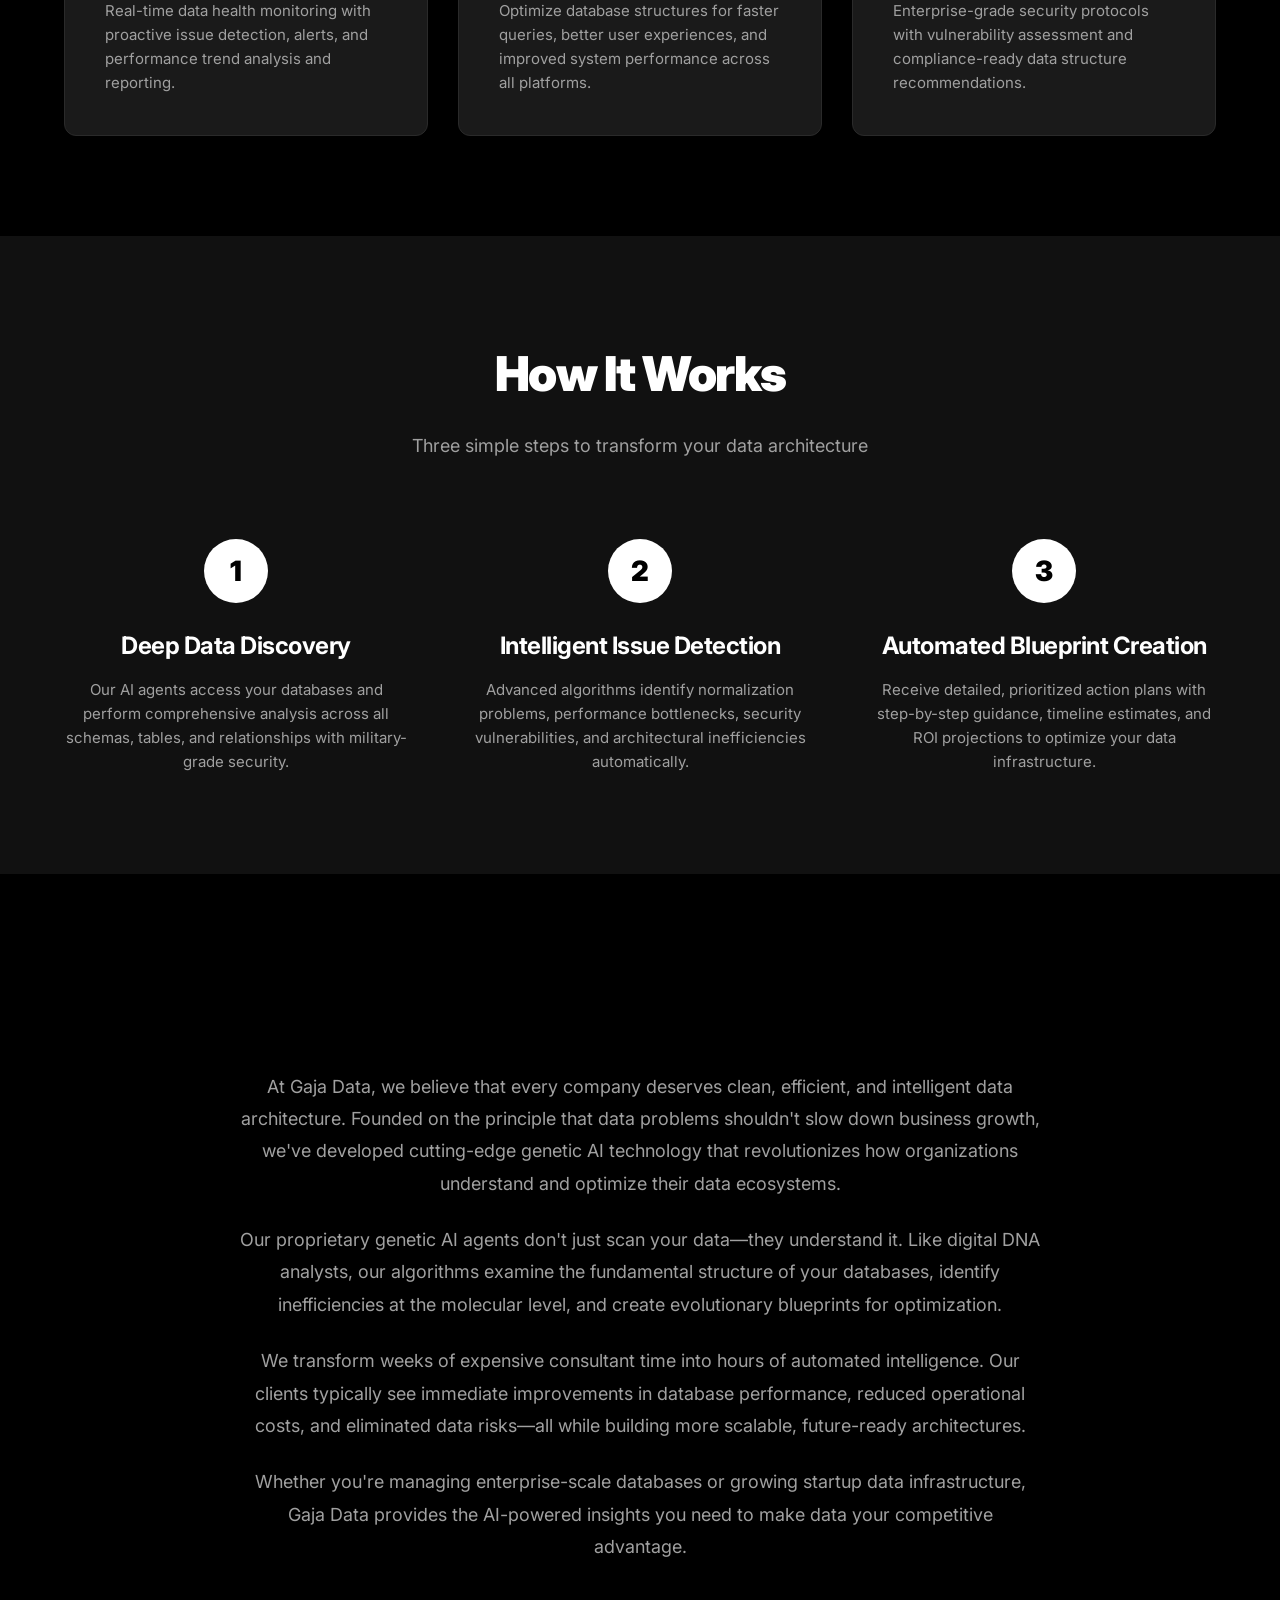
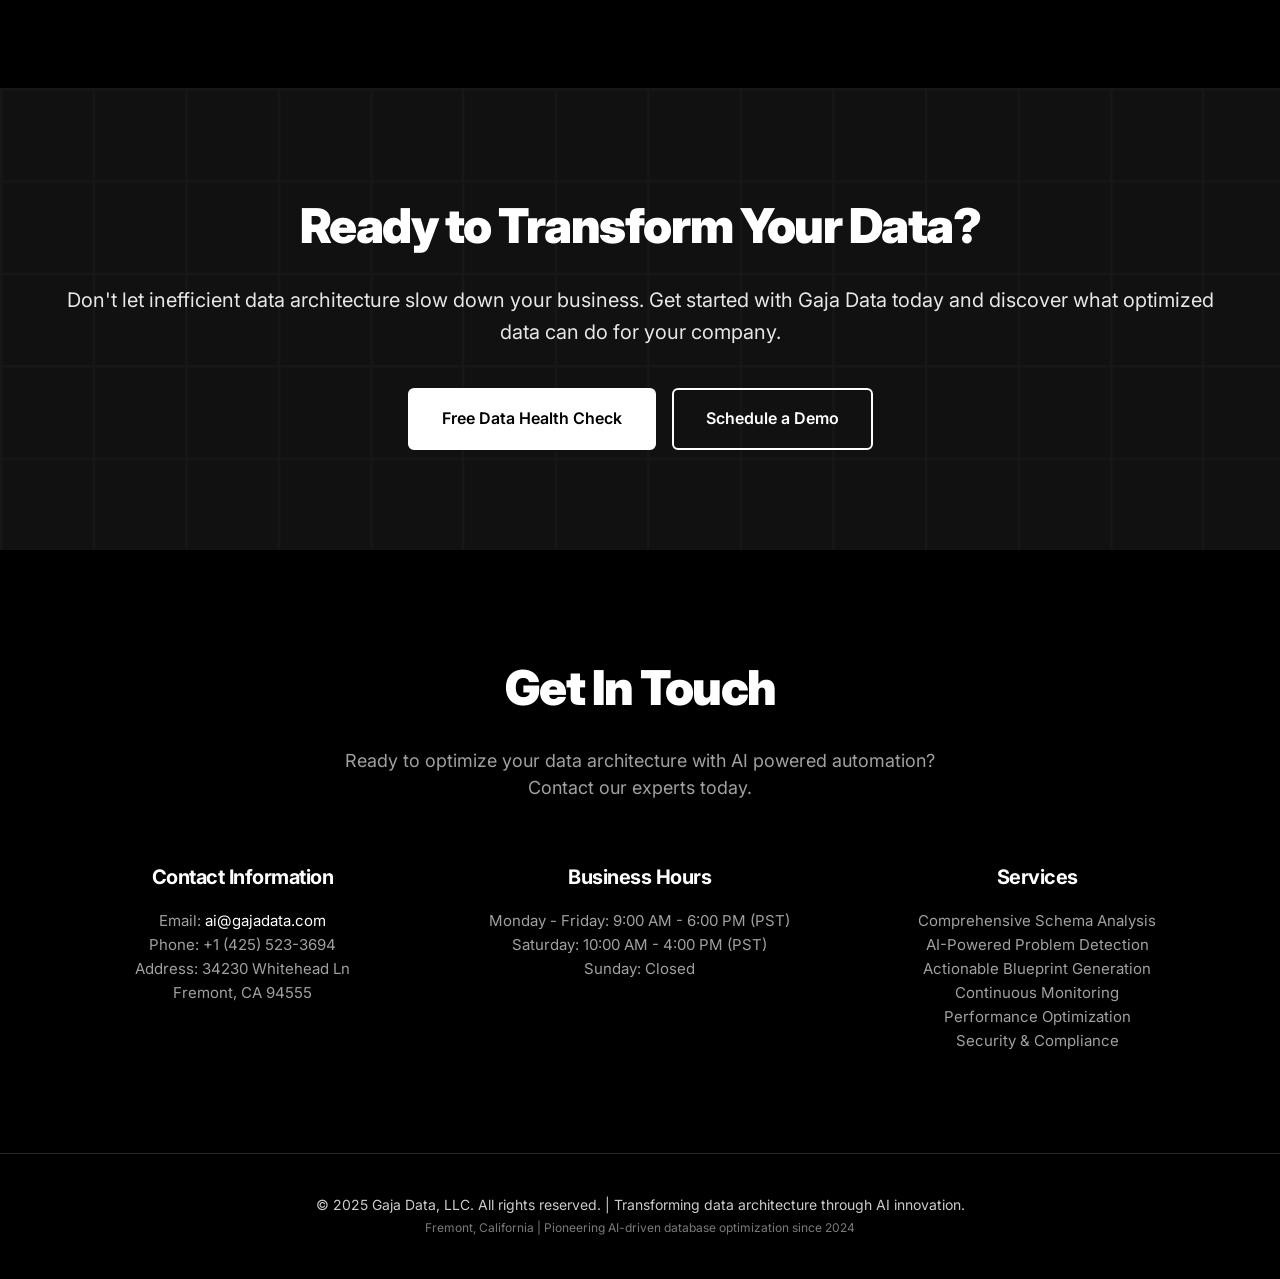
==== commit 53380ab3: "Add authenticity elements to establish credibility - Added brain emoji favicon for AI theme - Added " ====
--- a/index.html
+++ b/index.html
@@ -5,6 +5,20 @@
     <meta name="viewport" content="width=device-width, initial-scale=1.0">
     <title>Gaja Data - AI-Powered Database Optimization</title>
     <meta name="description" content="Transform your data architecture with AI-powered intelligence. Automated database audits, optimization blueprints, and data issue resolution.">
+    
+    <!-- SEO Meta Tags -->
+    <meta name="keywords" content="database optimization, AI data analysis, schema analysis, data architecture, database performance">
+    <meta name="author" content="Gaja Data">
+    <meta name="robots" content="index, follow">
+    
+    <!-- Open Graph Meta Tags -->
+    <meta property="og:title" content="Gaja Data - AI-Powered Database Optimization">
+    <meta property="og:description" content="Transform your data architecture with AI-powered intelligence.">
+    <meta property="og:type" content="website">
+    <meta property="og:url" content="https://gajadata.com">
+    
+    <!-- Favicon -->
+    <link rel="icon" href="data:image/svg+xml,<svg xmlns='http://www.w3.org/2000/svg' viewBox='0 0 100 100'><text y='.9em' font-size='90'>🧠</text></svg>">
     
     <!-- Google Fonts -->
     <link rel="preconnect" href="https://fonts.googleapis.com">
@@ -766,7 +780,7 @@
             <div class="contact-grid">
                 <div class="contact-item">
                     <h3>Contact Information</h3>
-                    <p>Email: ai@gajadata.com<br>
+                    <p>Email: <a href="mailto:ai@gajadata.com?subject=Database%20Optimization%20Inquiry" style="color: var(--primary-color); text-decoration: none;">ai@gajadata.com</a><br>
                     Phone: +1 (425) 523-3694<br>
                     Address: 34230 Whitehead Ln<br>
                     Fremont, CA 94555</p>
@@ -796,7 +810,8 @@
     <footer>
         <div class="container">
             <div class="footer-bottom">
-                <p>&copy; 2025 Gaja Data. All rights reserved. | Transforming data architecture through AI innovation.</p>
+                <p>&copy; 2025 Gaja Data, LLC. All rights reserved. | Transforming data architecture through AI innovation.<br>
+                <span style="font-size: 12px; opacity: 0.6;">Fremont, California | Pioneering AI-driven database optimization since 2024</span></p>
             </div>
         </div>
     </footer>
